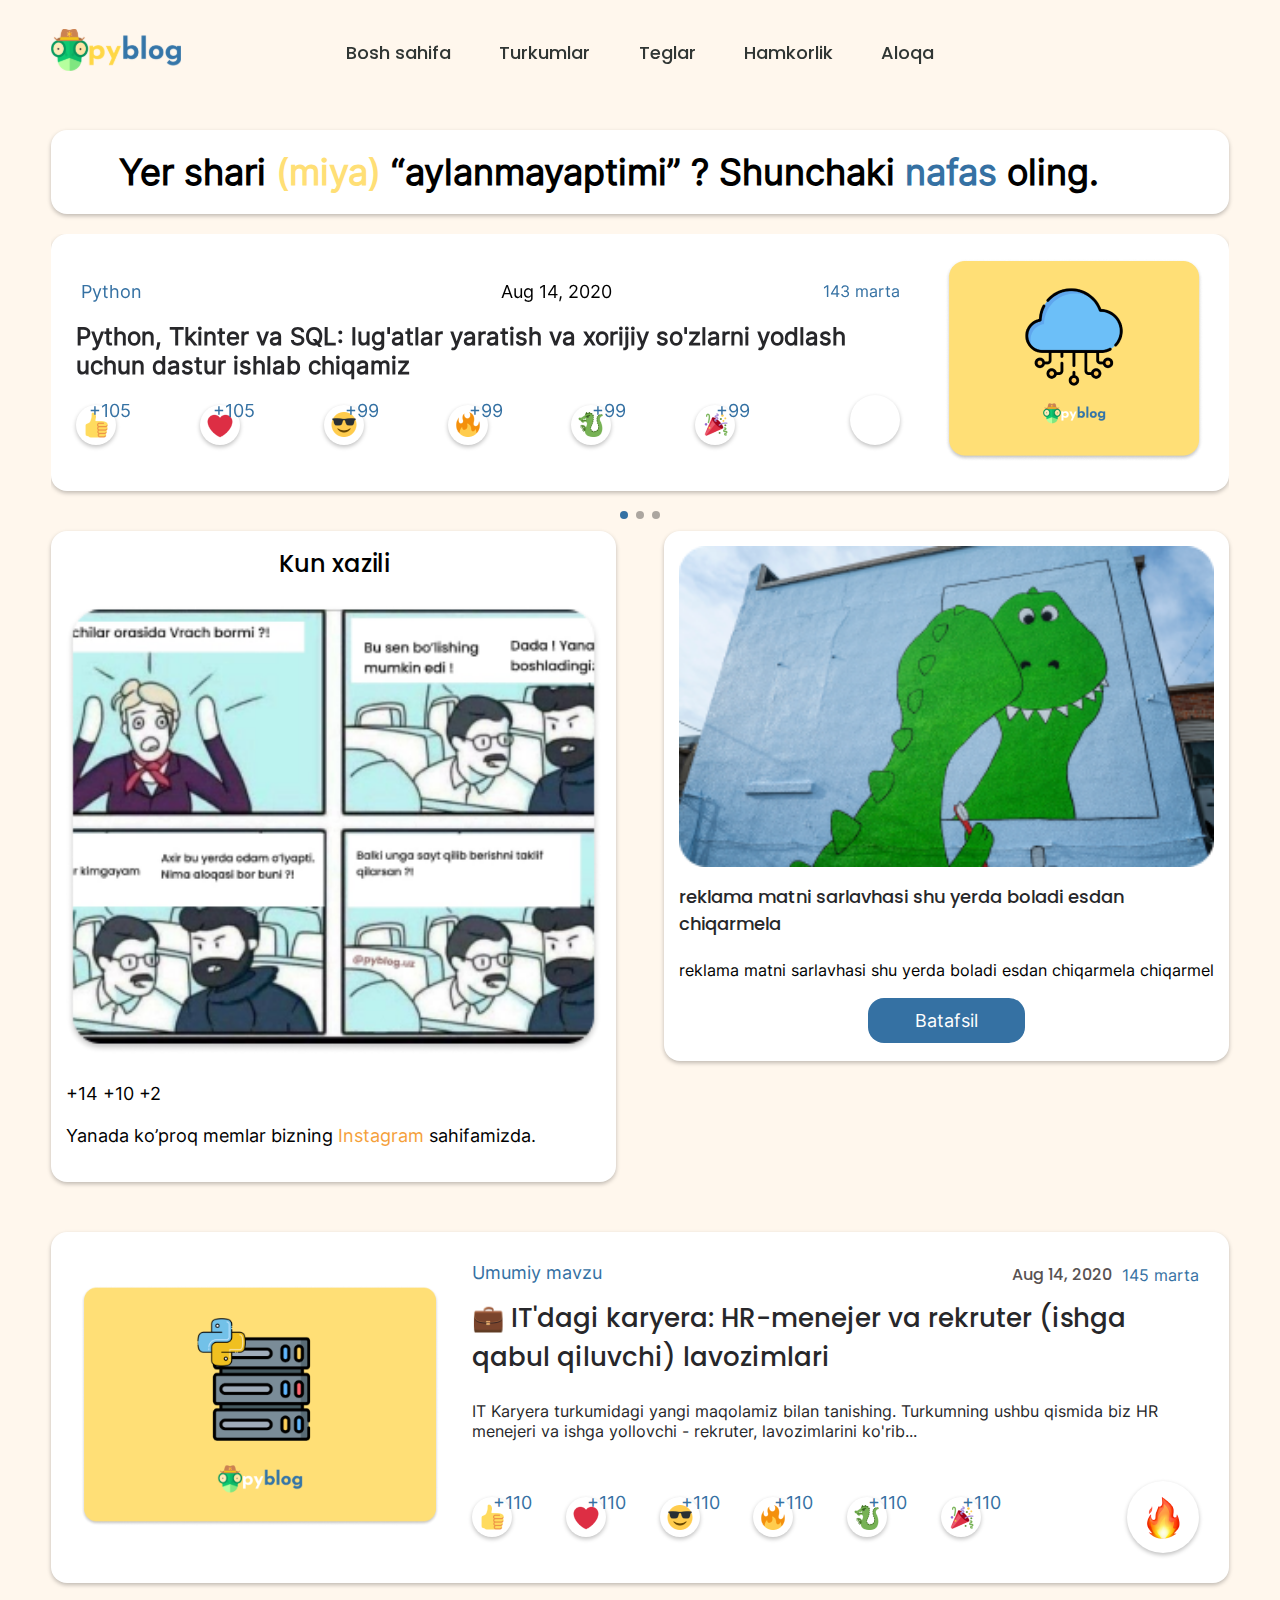
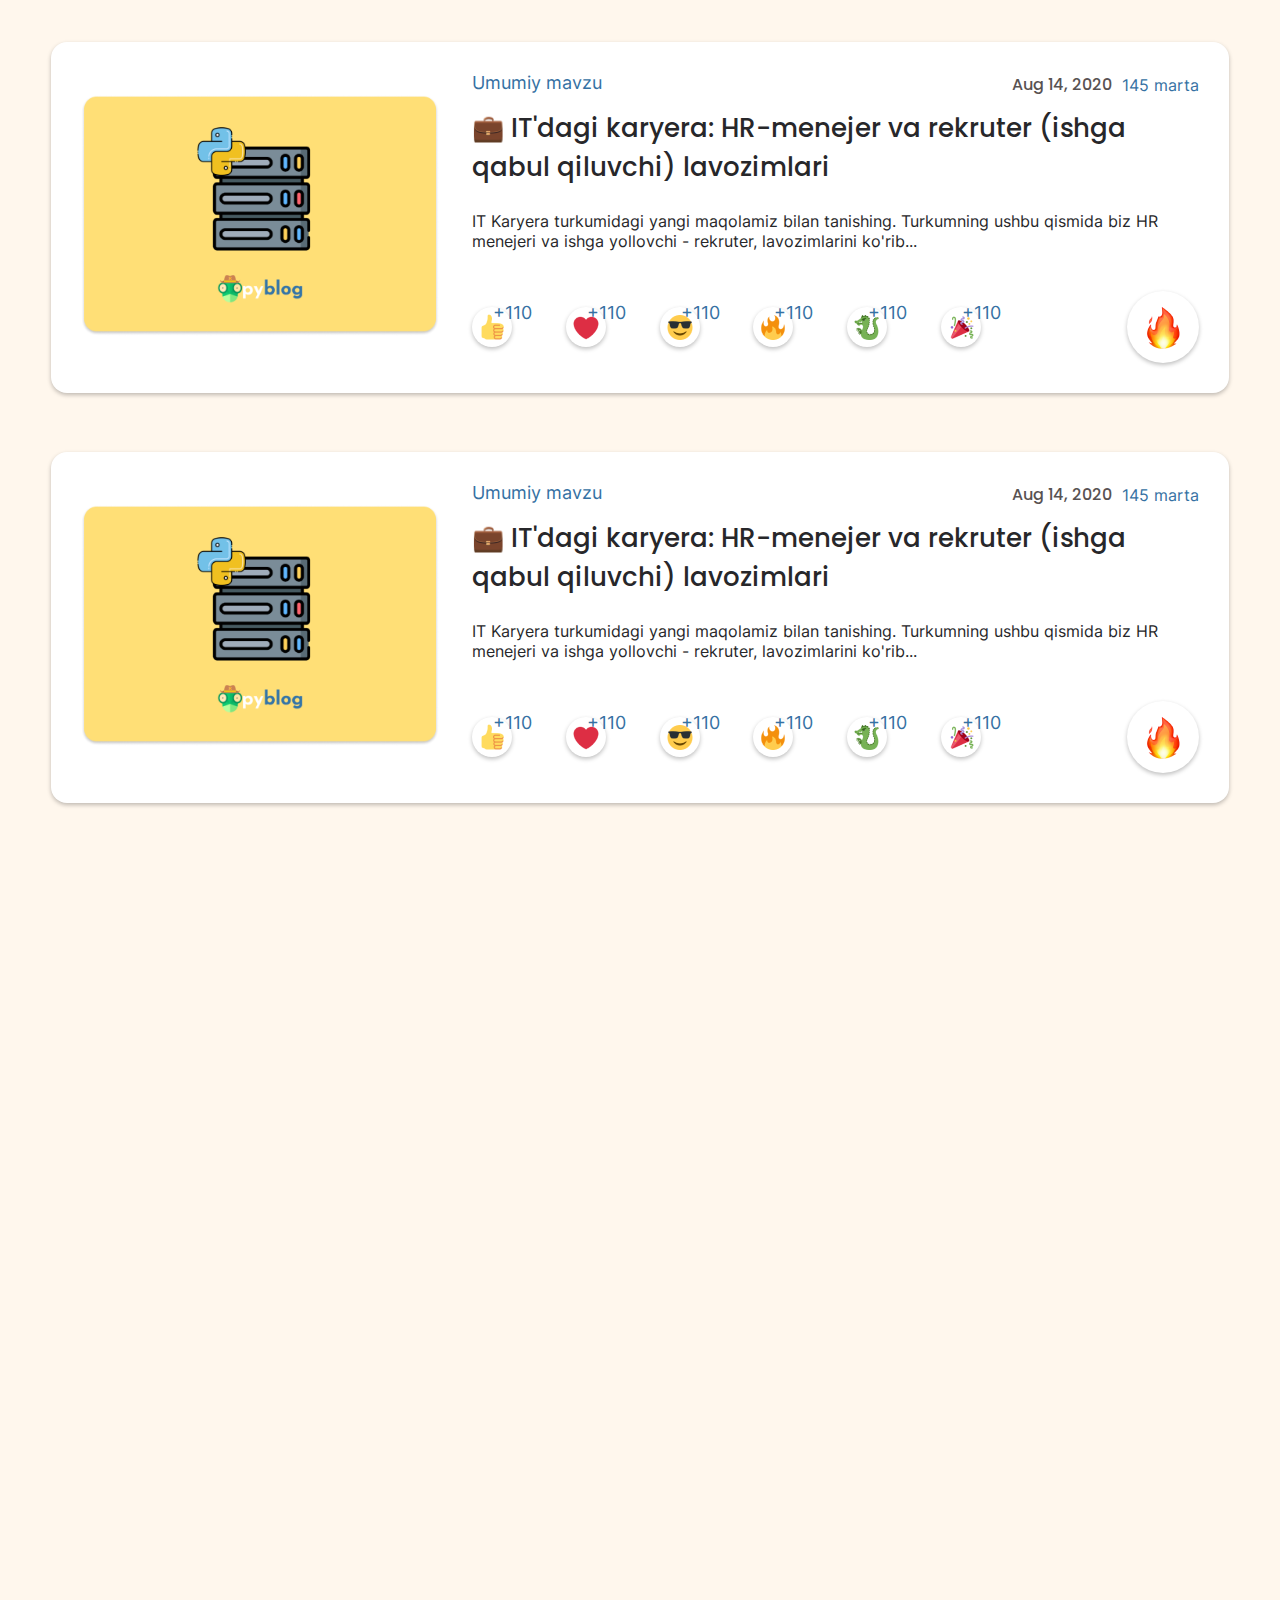
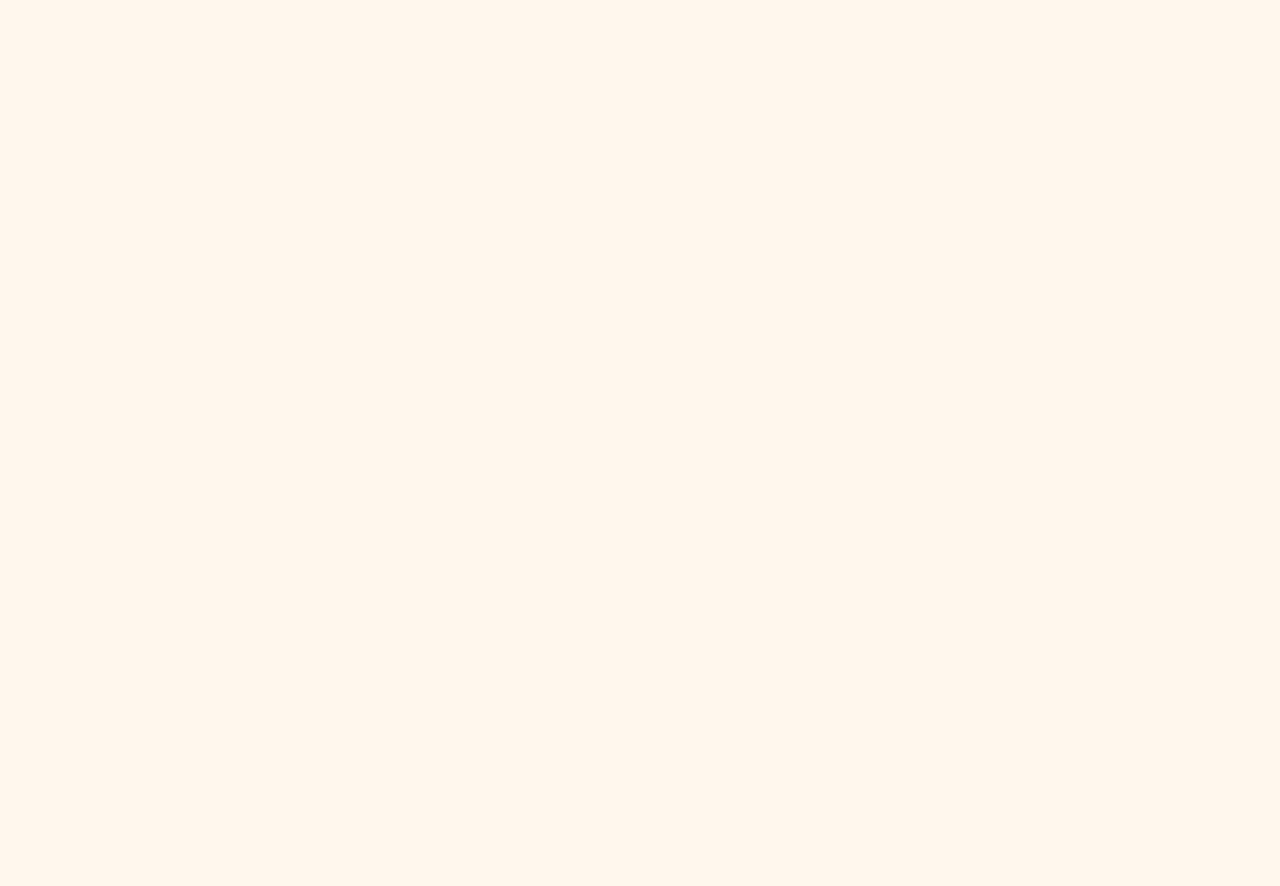
==== post_detail.html @ 8d688927 "Ending home page" ====
<!DOCTYPE html>
<html lang="en">

<head>
    <meta charset="UTF-8">
    <meta http-equiv="X-UA-Compatible" content="IE=edge">
    <meta name="viewport" content="width=device-width, initial-scale=1.0">

    <meta name="description"
        content="pyblog bu Python va dasturlashga oid o’zbek tilidagi blog. Hozirda Python, Javascript, Dasturlash, Veb dasturlash ,Foundation va boshqa turkumlarga va o’nlab teglarga mansub maqolalar saytdan joy olgan.">
    <meta name="keywords"
        content="Dasturlash , Blog, Python , Payton, dasturchi, Javascript, maqola, yangilik, dastur,">
    <meta property="og:title" content="Python va dasturlash blogi">
    <meta property="og:site_name" content="pyblog.uz">
    <meta property="og:url" content="https://pyblog.uz">
    <meta property="og:description"
        content="pyblog.uz bu python va dasturlashga oid o'zbek tilidagi sifatli maqola , tutoriallar berib boruvchi blog hisoblanadi.">
    <meta property="og:type" content="website">
    <meta property="og:image" content="https://pyblog-front-end.netlify.app/assets/image/favicon.png">

    <link rel="shortcut icon" href="./assets/image/favicon.png" type="image/x-icon">
    <link rel="stylesheet" href="./assets/css/style.css">
    <link rel="stylesheet" href="./assets/css/responsive.css">
    <link rel="stylesheet" href="https://site-assets.fontawesome.com/releases/v6.4.0/css/all.css">
    <link rel="stylesheet" href="https://cdn.jsdelivr.net/npm/swiper@9/swiper-bundle.min.css" />

    <title>Pyblog - Python hamda dasturlash blogi</title>
</head>

<body>
    <header>
        <div class="section-wrapp">
            <div class="container">
                <ul class="header_nav_list">
                    <li class="header_nav_item">
                        <a href="#" class="logo">
                            <img src="./assets/image/logo.svg" alt="">
                        </a>
                    </li>
                    <li class="header_nav_item">
                        <ul class="header_navigate_links">
                            <li class="header_link">
                                <a href="#">Bosh sahifa </a>
                            </li>
                            <li class="header_link header_dropdown_category">
                                <p>
                                    Turkumlar
                                    <i class="fa-solid fa-chevron-down"></i>
                                </p>
                            </li>
                            <li class="header_link header_dropdown_tag">
                                <p>
                                    Teglar
                                    <i class="fa-solid fa-chevron-down"></i>
                                </p>
                            </li>
                            <li class="header_link">
                                <a href="#">Hamkorlik</a>
                            </li>
                            <li class="header_link">
                                <a href="#">Aloqa</a>
                            </li>
                        </ul>
                    </li>
                    <li class="header_nav_item">
                        <ul class="header_settings_list">
                            <li class="header_settings_item mobile">
                                <a href="#">
                                    <i class="fa-solid fa-house-chimney"></i>
                                </a>
                            </li>
                            <li class="header_settings_item search">
                                <!-- <form action="">
                                    <input type="text" name="search_q" placeholder="Shu yerga yozasiz...">
                                </form> -->
                                <i class="fa-solid fa-magnifying-glass"></i>
                            </li>
                            <li class="header_settings_item menu mobile">
                                <i class="fa-solid fa-bars"></i>
                            </li>
                            <li class="header_settings_item mode">
                                <i class="fa-solid fa-moon"></i>
                            </li>
                            <li class="header_settings_item">
                                <a href="#">
                                    <i class="fa-solid fa-user"></i>
                                </a>
                                <!-- <div class="auth_opener">
                                    <i class="fa-solid fa-user"></i>
                                </div> -->
                            </li>
                        </ul>

                        <!-- <ul class="header_trending_tags_cats">

                            <li class="header_trending_heading">
                                Ommabop mavzular
                            </li>

                            <li class="header_trending_item">
                                <a href="#">
                                    <i class="fa-brands fa-html5"></i>
                                    HMTML5
                                </a>
                            </li>
                            <li class="header_trending_item">
                                <a href="#">
                                    <i class="fa-brands fa-square-js"></i>
                                    Javascript
                                </a>
                            </li>
                            <li class="header_trending_item">
                                <a href="#">
                                    <i class="fa-brands fa-css3"></i>
                                    CSS3
                                </a>
                            </li>
                            <div class="header_trending_item">
                                <a href="#">
                                    <i class="fa-brands fa-python"></i>
                                    Python
                                </a>
                            </div>
                            <div class="header_trending_item">
                                <a href="#">
                                    <i class="fa-solid fa-mug"></i>
                                    Dasturlash asoslari
                                </a>
                            </div>
                            <div class="header_trending_item">
                                <a href="#">
                                    <i class="fa-solid fa-gears"></i>
                                    Back-end
                                </a>
                            </div>
                            <div class="header_trending_item">
                                <a href="#">
                                    <i class="fa-brands fa-node-js"></i>
                                    NodeJS
                                </a>
                            </div>
                        </ul> -->
                    </li>
                </ul>
            </div>
        </div>
    </header>
    <main>
        <div class="main-hero">
            <div class="section-wrapp">
                <div class="container">
                    <ul class="main-hero_list">
                        <li class="main-hero_item">
                            <ul class="main-instagram_list">
                                <li class="main-instagram_item title">Kun xazili</li>
                                <li class="main-instagram_item img">
                                    <img src="./assets/image/main-hero_jk.png" alt="">
                                </li>
                                <li class="main-instagram_item">
                                    <i class="fa-regular fa-heart"></i>+14
                                    <i class="fa-regular fa-paper-plane"></i>+10
                                    <i class="fa-regular fa-comment"></i>+2
                                </li>
                                <li class="main-instagram_item link">
                                    Yanada ko’proq memlar bizning
                                    <a href="#">
                                        Instagram
                                    </a>
                                    sahifamizda.
                                </li>
                            </ul>
                        </li>
                        <li class="main-hero_item">
                            <h1 class="main-hero_top_block border_shadow">
                                Yer shari <span>
                                    (miya)
                                </span> “aylanmayaptimi” ?
                                Shunchaki <span>
                                    nafas
                                </span> oling.
                            </h1>
                            <div class="swiper">
                                <div class="swiper-wrapper">
                                    <div class="swiper-slide">
                                        <div class="main-hero_slide_block border_shadow">
                                            <ul class="main-hero_slide_list">
                                                <li class="main-hero_slide_item_left">
                                                    <ul class="main-hero_slide_top_info">
                                                        <li class="main-hero_slide_top_item prog_lang">
                                                            <i class="fa-brands fa-python"></i>
                                                            Python
                                                        </li>
                                                        <li class="main-hero_slide_top_item date">
                                                            Aug 14, 2020
                                                        </li>
                                                        <li class="main-hero_slide_top_item views">
                                                            <i class="fa-solid fa-eye"></i>
                                                            143 marta
                                                        </li>
                                                    </ul>
                                                    <h1 class="main-hero_slide_title">
                                                        <a href="#">
                                                            Python, Tkinter va SQL: lug'atlar yaratish va xorijiy
                                                            so'zlarni
                                                            yodlash uchun dastur ishlab chiqamiz
                                                        </a>
                                                    </h1>
                                                    <div class="main-hero_slide_emoji_wrapp">
                                                        <ul class="main-hero_slide_emoji_list">
                                                            <li class="main-hero_slide_emoji_item">
                                                                <img src="./assets/image/thumb-up.png" alt="">
                                                                <span>
                                                                    +105
                                                                </span>
                                                            </li>
                                                            <li class="main-hero_slide_emoji_item">
                                                                <img src="./assets/image/heart.png" alt="">
                                                                <span>
                                                                    +105
                                                                </span>
                                                            </li>
                                                            <li class="main-hero_slide_emoji_item">
                                                                <img src="./assets/image/glasses.png" alt="">
                                                                <span>+99</span>
                                                            </li>
                                                            <li class="main-hero_slide_emoji_item">
                                                                <img src="./assets/image/fire.png" alt="">
                                                                <span>+99</span>
                                                            </li>
                                                            <li class="main-hero_slide_emoji_item">
                                                                <img src="./assets/image/dragon.png" alt="">
                                                                <span>+99</span>
                                                            </li>
                                                            <li class="main-hero_slide_emoji_item">
                                                                <img src="./assets/image/popper.png" alt="">
                                                                <span>+99</span>
                                                            </li>
                                                        </ul>

                                                        <a href="#">
                                                            <i class="fa-solid fa-hand-back-point-right"></i>
                                                        </a>
                                                    </div>
                                                </li>
                                                <li class="main-hero_slide_item_right">
                                                    <img src="./assets/image/hero-slider.png" alt="">
                                                </li>
                                            </ul>
                                        </div>
                                    </div>
                                    <div class="swiper-slide">
                                        <div class="main-hero_slide_block border_shadow">
                                            <ul class="main-hero_slide_list">
                                                <li class="main-hero_slide_item_left">
                                                    <ul class="main-hero_slide_top_info">
                                                        <li class="main-hero_slide_top_item prog_lang">
                                                            <i class="fa-brands fa-python"></i>
                                                            Python
                                                        </li>
                                                        <li class="main-hero_slide_top_item date">
                                                            Aug 14, 2020
                                                        </li>
                                                        <li class="main-hero_slide_top_item views">
                                                            <i class="fa-solid fa-eye"></i>
                                                            143 marta
                                                        </li>
                                                    </ul>
                                                    <h1 class="main-hero_slide_title">
                                                        <a href="#">
                                                            Python, Tkinter va SQL: lug'atlar yaratish va xorijiy
                                                            so'zlarni
                                                            yodlash uchun dastur ishlab chiqamiz
                                                        </a>
                                                    </h1>
                                                    <div class="main-hero_slide_emoji_wrapp">
                                                        <ul class="main-hero_slide_emoji_list">
                                                            <li class="main-hero_slide_emoji_item">
                                                                <img src="./assets/image/thumb-up.png" alt="">
                                                                <span>
                                                                    +105
                                                                </span>
                                                            </li>
                                                            <li class="main-hero_slide_emoji_item">
                                                                <img src="./assets/image/heart.png" alt="">
                                                                <span>
                                                                    +105
                                                                </span>
                                                            </li>
                                                            <li class="main-hero_slide_emoji_item">
                                                                <img src="./assets/image/glasses.png" alt="">
                                                                <span>+99</span>
                                                            </li>
                                                            <li class="main-hero_slide_emoji_item">
                                                                <img src="./assets/image/fire.png" alt="">
                                                                <span>+99</span>
                                                            </li>
                                                            <li class="main-hero_slide_emoji_item">
                                                                <img src="./assets/image/dragon.png" alt="">
                                                                <span>+99</span>
                                                            </li>
                                                            <li class="main-hero_slide_emoji_item">
                                                                <img src="./assets/image/popper.png" alt="">
                                                                <span>+99</span>
                                                            </li>
                                                        </ul>

                                                        <a href="#">
                                                            <i class="fa-solid fa-hand-back-point-right"></i>
                                                        </a>
                                                    </div>
                                                </li>
                                                <li class="main-hero_slide_item_right">
                                                    <img src="./assets/image/hero-slider.png" alt="">
                                                </li>
                                            </ul>
                                        </div>
                                    </div>
                                    <div class="swiper-slide">
                                        <div class="main-hero_slide_block border_shadow">
                                            <ul class="main-hero_slide_list">
                                                <li class="main-hero_slide_item_left">
                                                    <ul class="main-hero_slide_top_info">
                                                        <li class="main-hero_slide_top_item prog_lang">
                                                            <i class="fa-brands fa-python"></i>
                                                            Python
                                                        </li>
                                                        <li class="main-hero_slide_top_item date">
                                                            Aug 14, 2020
                                                        </li>
                                                        <li class="main-hero_slide_top_item views">
                                                            <i class="fa-solid fa-eye"></i>
                                                            143 marta
                                                        </li>
                                                    </ul>
                                                    <h1 class="main-hero_slide_title">
                                                        <a href="#">
                                                            Python, Tkinter va SQL:
                                                            lug'atlar yaratish va
                                                            xorijiy
                                                            so'zlarni
                                                            yodlash uchun dastur
                                                            ishlab chiqamiz
                                                        </a>
                                                    </h1>
                                                    <div class="main-hero_slide_emoji_wrapp">
                                                        <ul class="main-hero_slide_emoji_list">
                                                            <li class="main-hero_slide_emoji_item">
                                                                <img src="./assets/image/thumb-up.png" alt="">
                                                                <span>
                                                                    +105
                                                                </span>
                                                            </li>
                                                            <li class="main-hero_slide_emoji_item">
                                                                <img src="./assets/image/heart.png" alt="">
                                                                <span>
                                                                    +105
                                                                </span>
                                                            </li>
                                                            <li class="main-hero_slide_emoji_item">
                                                                <img src="./assets/image/glasses.png" alt="">
                                                                <span>+99</span>
                                                            </li>
                                                            <li class="main-hero_slide_emoji_item">
                                                                <img src="./assets/image/fire.png" alt="">
                                                                <span>+99</span>
                                                            </li>
                                                            <li class="main-hero_slide_emoji_item">
                                                                <img src="./assets/image/dragon.png" alt="">
                                                                <span>+99</span>
                                                            </li>
                                                            <li class="main-hero_slide_emoji_item">
                                                                <img src="./assets/image/popper.png" alt="">
                                                                <span>+99</span>
                                                            </li>
                                                        </ul>

                                                        <a href="#">
                                                            <i class="fa-solid fa-hand-back-point-right"></i>
                                                        </a>
                                                    </div>
                                                </li>
                                                <li class="main-hero_slide_item_right">
                                                    <img src="./assets/image/hero-slider.png" alt="">
                                                </li>
                                            </ul>
                                        </div>
                                    </div>
                                </div>
                                <div class="swiper-pagination"></div>
                                <div class="swiper-button-prev">
                                    <i class="fa-solid fa-circle-chevron-left"></i>
                                </div>
                                <div class="swiper-button-next">
                                    <i class="fa-solid fa-circle-chevron-right"></i>
                                </div>
                            </div>
                        </li>
                        <li class="main-hero_item advertise border_shadow">
                            <ul class="main-advertise_list">
                                <li class="main-advertise_item img">
                                    <img src="./assets/image/advertisement.png" alt="">
                                </li>
                                <li class="main-advertise_item title">
                                    reklama matni sarlavhasi shu yerda boladi esdan chiqarmela
                                </li>
                                <li class="main-advertise_item description">
                                    reklama matni sarlavhasi shu yerda boladi esdan chiqarmela chiqarmel
                                </li>
                                <li class="main-advertise_item link">
                                    <a href="#" role="button">
                                        Batafsil
                                    </a>
                                </li>
                            </ul>
                        </li>
                    </ul>
                </div>
            </div>
        </div>
        <div class="main-posts">
            <div class="section-wrapp">
                <div class="container">
                    <div class="main-posts_wrapper">
                        <div class="main-posts_sidebar">
                            <div class="main-posts_sidebar_filter">
                                <form action="">
                                    <!-- Filter starts -->
                                    <div class="main-posts_filter_wrapper">
                                        <ul class="main-posts_sidebar_header">
                                            <li class="main-posts_sidebar_item title">
                                                Saralash
                                            </li>
                                            <li class="main-posts_sidebar_item icon">
                                                <i class="fa-solid fa-sliders"></i>
                                            </li>
                                        </ul>

                                        <!-- bu yerga class selected qoshish kerak onclick bolganida -->
                                        <ul class="main-posts_sort_list_opener">
                                            <li class="main-posts_sort_item_opener">
                                                <i class="fa-solid fa-layer-group"></i>
                                                Turkumlar
                                            </li>
                                            <li class="main-posts_sort_item_opener">
                                                <i class="fa-solid fa-circle-chevron-down"></i>
                                            </li>
                                        </ul>
                                        <!-- Bu Yerda Turkumlar bor ularni vue orqali chiqarib olasiz onclick bolganida SELECTED degan class qoshib qoyasiz -->
                                        <ul class="main-posts_sort">
                                            <li class="main-posts_sort_item">

                                                <label for="python">
                                                    <i class="fa-brands fa-python"></i>
                                                    Python</label>
                                                <input type="checkbox" name="python" id="python">
                                            </li>
                                            <li class="main-posts_sort_item">
                                                <label for="javascript">
                                                    <i class="fa-brands fa-square-js"></i>
                                                    Javascript</label>
                                                <input type="checkbox" name="javascript" id="javascript">
                                            </li>
                                            <li class="main-posts_sort_item">
                                                <label for="HTML">
                                                    <i class="fa-brands fa-html5"></i>
                                                    HTML</label>
                                                <input type="checkbox" name="HTML" id="HTML">
                                            </li>
                                            <li class="main-posts_sort_item">
                                                <label for="CSS">
                                                    <i class="fa-brands fa-css3-alt"></i>
                                                    CSS</label>
                                                <input type="checkbox" name="CSS" id="CSS">
                                            </li>
                                            <li class="main-posts_sort_item">
                                                <label for="dasturlash">
                                                    <i class="fa-solid fa-terminal"></i>
                                                    Dasturlash</label>
                                                <input type="checkbox" name="dasturlash" id="dasturlash">
                                            </li>
                                        </ul>

                                        <!-- bu yerga class selected qoshish kerak onclick bolganida -->
                                        <ul class="main-posts_sort_list_opener">
                                            <li class="main-posts_sort_item_opener">
                                                <i class="fa-solid fa-tags"></i>
                                                Teglar
                                            </li>
                                            <li class="main-posts_sort_item_opener">
                                                <i class="fa-solid fa-circle-chevron-down"></i>
                                            </li>
                                        </ul>
                                        <!-- Bu Yerda filter bor ularni vue orqali chiqarib olasiz onclick bolganida SELECTED degan class qoshib qoyasiz -->
                                        <ul class="main-posts_sort">
                                            <li class="main-posts_sort_item">

                                                <label for="python">
                                                    <i class="fa-brands fa-python"></i>
                                                    Python</label>
                                                <input type="checkbox" name="python" id="python">
                                            </li>
                                            <li class="main-posts_sort_item">
                                                <label for="javascript">
                                                    <i class="fa-brands fa-square-js"></i>
                                                    Javascript</label>
                                                <input type="checkbox" name="javascript" id="javascript">
                                            </li>
                                            <li class="main-posts_sort_item">
                                                <label for="HTML">
                                                    <i class="fa-brands fa-html5"></i>
                                                    HTML</label>
                                                <input type="checkbox" name="HTML" id="HTML">
                                            </li>
                                            <li class="main-posts_sort_item">
                                                <label for="CSS">
                                                    <i class="fa-brands fa-css3-alt"></i>
                                                    CSS</label>
                                                <input type="checkbox" name="CSS" id="CSS">
                                            </li>
                                            <li class="main-posts_sort_item">
                                                <label for="dasturlash">
                                                    <i class="fa-solid fa-terminal"></i>
                                                    Dasturlash</label>
                                                <input type="checkbox" name="dasturlash" id="dasturlash">
                                            </li>
                                        </ul>

                                        <!-- bu yerga class selected qoshish kerak onclick bolganida -->
                                        <ul class="main-posts_sort_list_opener">
                                            <li class="main-posts_sort_item_opener">
                                                <i class="fa-regular fa-calendar-days"></i>
                                                Sana va vaqt bo’yicha
                                            </li>
                                            <li class="main-posts_sort_item_opener">
                                                <i class="fa-solid fa-circle-chevron-down"></i>
                                            </li>
                                        </ul>

                                        <!-- Bu Yerda Turkumlar bor ularni vue orqali chiqarib olasiz onclick bolganida SELECTED degan class qoshib qoyasiz -->
                                        <ul class="main-posts_sort">
                                            <li class="main-posts_sort_item">

                                                <label for="python">
                                                    <i class="fa-brands fa-python"></i>
                                                    Python</label>
                                                <input type="checkbox" name="python" id="python">
                                            </li>
                                            <li class="main-posts_sort_item">
                                                <label for="javascript">
                                                    <i class="fa-brands fa-square-js"></i>
                                                    Javascript</label>
                                                <input type="checkbox" name="javascript" id="javascript">
                                            </li>
                                            <li class="main-posts_sort_item">
                                                <label for="HTML">
                                                    <i class="fa-brands fa-html5"></i>
                                                    HTML</label>
                                                <input type="checkbox" name="HTML" id="HTML">
                                            </li>
                                            <li class="main-posts_sort_item">
                                                <label for="CSS">
                                                    <i class="fa-brands fa-css3-alt"></i>
                                                    CSS</label>
                                                <input type="checkbox" name="CSS" id="CSS">
                                            </li>
                                            <li class="main-posts_sort_item">
                                                <label for="dasturlash">
                                                    <i class="fa-solid fa-terminal"></i>
                                                    Dasturlash</label>
                                                <input type="checkbox" name="dasturlash" id="dasturlash">
                                            </li>
                                        </ul>

                                        <!-- bu yerga class selected qoshish kerak onclick bolganida -->
                                        <ul class="main-posts_sort_list_opener">
                                            <li class="main-posts_sort_item_opener">
                                                <i class="fa-solid fa-book-open"></i>
                                                Ko’p o’qilgan maqolalar
                                            </li>
                                            <li class="main-posts_sort_item_opener">
                                                <i class="fa-solid fa-circle-chevron-down"></i>
                                            </li>
                                        </ul>

                                        <!-- Bu Yerda Turkumlar bor ularni vue orqali chiqarib olasiz onclick bolganida SELECTED degan class qoshib qoyasiz -->
                                        <ul class="main-posts_sort">
                                            <li class="main-posts_sort_item">

                                                <label for="python">
                                                    <i class="fa-brands fa-python"></i>
                                                    Python</label>
                                                <input type="checkbox" name="python" id="python">
                                            </li>
                                            <li class="main-posts_sort_item">
                                                <label for="javascript">
                                                    <i class="fa-brands fa-square-js"></i>
                                                    Javascript</label>
                                                <input type="checkbox" name="javascript" id="javascript">
                                            </li>
                                            <li class="main-posts_sort_item">
                                                <label for="HTML">
                                                    <i class="fa-brands fa-html5"></i>
                                                    HTML</label>
                                                <input type="checkbox" name="HTML" id="HTML">
                                            </li>
                                            <li class="main-posts_sort_item">
                                                <label for="CSS">
                                                    <i class="fa-brands fa-css3-alt"></i>
                                                    CSS</label>
                                                <input type="checkbox" name="CSS" id="CSS">
                                            </li>
                                            <li class="main-posts_sort_item">
                                                <label for="dasturlash">
                                                    <i class="fa-solid fa-terminal"></i>
                                                    Dasturlash</label>
                                                <input type="checkbox" name="dasturlash" id="dasturlash">
                                            </li>
                                        </ul>
                                    </div>
                                    <!-- Filter ends -->

                                    <!-- Category starts -->
                                    <div class="main-posts_filter_wrapper">
                                        <ul class="main-posts_sidebar_header">
                                            <li class="main-posts_sidebar_item title">
                                                Turkumlar
                                            </li>
                                            <li class="main-posts_sidebar_item icon">
                                                <i class="fa-solid fa-layer-group"></i>
                                            </li>
                                        </ul>
                                        <ul class="main-posts_sort_tag">
                                            <li class="main-posts_sort_item">
                                                <a href="#">
                                                    <i class="fa-brands fa-python"></i>
                                                    Python
                                                </a>
                                            </li>
                                            <li class="main-posts_sort_item">
                                                <a href="#">
                                                    <i class="fa-brands fa-square-js"></i>
                                                    Javascript
                                                </a>
                                            </li>
                                            <li class="main-posts_sort_item">
                                                <a href="#">
                                                    <i class="fa-brands fa-html5"></i>
                                                    HTML
                                                </a>
                                            </li>
                                            <li class="main-posts_sort_item">
                                                <a href="#">
                                                    <i class="fa-brands fa-css3-alt"></i>
                                                    CSS
                                                </a>
                                            </li>
                                            <li class="main-posts_sort_item">
                                                <a href="#">
                                                    <i class="fa-solid fa-terminal"></i>
                                                    Dasturlash
                                                </a>
                                            </li>
                                        </ul>
                                    </div>
                                    <!-- Category ends -->

                                    <!-- Tags starts -->
                                    <div class="main-posts_filter_wrapper">
                                        <ul class="main-posts_sidebar_header">
                                            <li class="main-posts_sidebar_item title">
                                                Foydali teglar
                                            </li>
                                            <li class="main-posts_sidebar_item icon">
                                                <i class="fa-solid fa-tags"></i>
                                            </li>
                                        </ul>
                                        <ul class="main-posts_tag_list">
                                            <li class="main-posts_tag_item">
                                                <a href="#">
                                                    <i class="fa-brands fa-html5"></i>
                                                    HTML5
                                                </a>
                                            </li>
                                            <li class="main-posts_tag_item">
                                                <a href="#">
                                                    <i class="fa-brands fa-square-js"></i>
                                                    Javascript
                                                </a>
                                            </li>
                                            <li class="main-posts_tag_item">
                                                <a href="#">
                                                    <i class="fa-brands fa-css3"></i>
                                                    CSS3
                                                </a>
                                            </li>
                                            <li class="main-posts_tag_item">
                                                <a href="#">
                                                    <i class="fab fa-python"></i>
                                                    Python
                                                </a>
                                            </li>
                                            <li class="main-posts_tag_item">
                                                <a href="#">
                                                    <i class="fa-solid fa-gears"></i>
                                                    Back-end
                                                </a>
                                            </li>
                                            <li class="main-posts_tag_item">
                                                <a href="#">
                                                    <i class="fa-solid fa-mug-saucer"></i>
                                                    Dasturlash
                                                </a>
                                            </li>
                                        </ul>
                                    </div>
                                    <!-- Tags ends -->

                                    <!-- Advertisement starts -->
                                    <div class="main-posts_advertise_wrapper">
                                        <img src="./assets/image/advertisement.png" alt="">
                                        <h1>reklama matni sarlavhasi shu yerda boladi esdan chiqarmela</h1>
                                        <p>reklama matni sarlavhasi shu yerda boladi esdan chiqarmela chiqarmel</p>
                                        <a href="#" role="button">Batafsil</a>
                                    </div>
                                    <!-- Advertisement ends -->

                                    <!-- Users starts -->
                                    <div class="main-posts_filter_wrapper">
                                        <ul class="main-posts_sidebar_header">
                                            <li class="main-posts_sidebar_item title">
                                                Foydalanuvchilar
                                            </li>
                                            <li class="main-posts_sidebar_item icon">
                                                <i class="fa-solid fa-users"></i>
                                            </li>
                                        </ul>

                                        <!-- Top User starts -->
                                        <ul class="main-user_info_list">
                                            <li class="main-user_info_item">
                                                <img src="./assets/image/main-user.png" alt="">
                                                <div class="main-user_info_wrapper">
                                                    <h1>
                                                        <a href="#">
                                                            Palonchi
                                                            Pismadonchi
                                                        </a>
                                                    </h1>
                                                    <a href="#">
                                                        <i class="fa-solid fa-user-plus"></i>
                                                        Obuna bo’lish
                                                    </a>
                                                </div>
                                            </li>
                                            <li class="main-user_info_item">
                                                <img src="./assets/image/award-1.png" alt="">
                                            </li>
                                        </ul>
                                        <!-- Top User Ends -->

                                        <!-- Top User starts -->
                                        <ul class="main-user_info_list">
                                            <li class="main-user_info_item">
                                                <img src="./assets/image/main-user.png" alt="">
                                                <div class="main-user_info_wrapper">
                                                    <h1>
                                                        <a href="#">
                                                            Palonchi
                                                            Pismadonchi
                                                        </a>
                                                    </h1>
                                                    <a href="#">
                                                        <i class="fa-solid fa-user-plus"></i>
                                                        Obuna bo’lish
                                                    </a>
                                                </div>
                                            </li>
                                            <li class="main-user_info_item">
                                                <img src="./assets/image/award-2.png" alt="">
                                            </li>
                                        </ul>
                                        <!-- Top User Ends -->


                                        <!-- Top User starts -->
                                        <ul class="main-user_info_list">
                                            <li class="main-user_info_item">
                                                <img src="./assets/image/main-user.png" alt="">
                                                <div class="main-user_info_wrapper">
                                                    <h1>
                                                        <a href="#">
                                                            Palonchi
                                                            Pismadonchi
                                                        </a>
                                                    </h1>
                                                    <a href="#">
                                                        <i class="fa-solid fa-user-plus"></i>
                                                        Obuna bo’lish
                                                    </a>
                                                </div>
                                            </li>
                                            <li class="main-user_info_item">
                                                <img src="./assets/image/award-3.png" alt="">
                                            </li>
                                        </ul>
                                        <!-- Top User Ends -->

                                        <!-- Default User starts -->
                                        <ul class="main-user_info_list">
                                            <li class="main-user_info_item">
                                                <img src="./assets/image/main-user.png" alt="">
                                                <div class="main-user_info_wrapper">
                                                    <h1>
                                                        <a href="#">
                                                            Palonchi Pismadonchi
                                                        </a>
                                                    </h1>
                                                    <a href="#">
                                                        <i class="fa-solid fa-user-plus"></i>
                                                        Obuna bo’lish
                                                    </a>
                                                </div>
                                            </li>
                                        </ul>
                                        <!-- Default User Ends -->
                                    </div>
                                    <!-- Users ends -->

                                    <div class="main-tg_channel_qr_code">
                                        <img src="./assets/image/qr_code.png" alt="">
                                    </div>
                                </form>
                            </div>
                        </div>

                        <ul class="main-posts_list">
                            <li class="main-posts_item border_shadow">
                                <a href="#" class="main-posts_img_wrapper">
                                    <img class="main-posts_item_img" src="./assets/image/main-posts.png" alt="">
                                </a>

                                <ul class="main-post_info_list">
                                    <li class="main-post_info_item">
                                        <ul class="main-post_top_info">
                                            <li class="main-post_top_item prog_lang">
                                                <i class="fa-solid fa-mug-saucer"></i>
                                                Umumiy mavzu
                                            </li>
                                            <li>
                                                <ul class="main-posts_top_list">
                                                    <li class="main-post_top_item date">
                                                        Aug 14, 2020
                                                    </li>
                                                    <li class="main-post_top_item views">
                                                        <i class="fa-solid fa-eye"></i>
                                                        145 marta
                                                    </li>
                                                </ul>
                                            </li>
                                        </ul>
                                    </li>
                                    <li class="main-post_info_item title">
                                        <a href="#">
                                            💼 IT'dagi karyera: HR-menejer va rekruter (ishga qabul qiluvchi)
                                            lavozimlari
                                        </a>
                                    </li>
                                    <li class="main-post_info_item description">
                                        IT Karyera turkumidagi yangi maqolamiz bilan tanishing. Turkumning ushbu qismida
                                        biz HR menejeri va ishga yollovchi - rekruter, lavozimlarini ko'rib...
                                    </li>
                                    <li class="main-post_info_item emoji_wrapp">
                                        <ul class="main-post_info_emoji_list">
                                            <li class="main-post_info_emoji_item">
                                                <img src="./assets/image/thumb-up.png" alt="">
                                                <span>+110</span>
                                            </li>
                                            <li class="main-post_info_emoji_item">
                                                <img src="./assets/image/heart.png" alt="">
                                                <span>+110</span>
                                            </li>
                                            <li class="main-post_info_emoji_item">
                                                <img src="./assets/image/glasses.png" alt="">
                                                <span>+110</span>
                                            </li>
                                            <li class="main-post_info_emoji_item">
                                                <img src="./assets/image/fire.png" alt="">
                                                <span>+110</span>
                                            </li>
                                            <li class="main-post_info_emoji_item">
                                                <img src="./assets/image/dragon.png" alt="">
                                                <span>+110</span>
                                            </li>
                                            <li class="main-post_info_emoji_item">
                                                <img src="./assets/image/popper.png" alt="">
                                                <span>+110</span>
                                            </li>
                                        </ul>

                                        <span class="main-post_info_flame">
                                            <img src="./assets/image/flame.png" alt="">
                                        </span>
                                    </li>
                                </ul>
                            </li>

                            <li class="main-posts_item border_shadow">
                                <a href="#" class="main-posts_img_wrapper">
                                    <img class="main-posts_item_img" src="./assets/image/main-posts.png" alt="">
                                </a>
                                <ul class="main-post_info_list">
                                    <li class="main-post_info_item">
                                        <ul class="main-post_top_info">
                                            <li class="main-post_top_item prog_lang">
                                                <i class="fa-solid fa-mug-saucer"></i>
                                                Umumiy mavzu
                                            </li>
                                            <li>
                                                <ul class="main-posts_top_list">
                                                    <li class="main-post_top_item date">
                                                        Aug 14, 2020
                                                    </li>
                                                    <li class="main-post_top_item views">
                                                        <i class="fa-solid fa-eye"></i>
                                                        145 marta
                                                    </li>
                                                </ul>
                                            </li>
                                        </ul>
                                    </li>
                                    <li class="main-post_info_item title">
                                        <a href="#">
                                            💼 IT'dagi karyera: HR-menejer va rekruter
                                            (ishga qabul qiluvchi)
                                            lavozimlari
                                        </a>
                                    </li>
                                    <li class="main-post_info_item description">
                                        IT Karyera turkumidagi yangi maqolamiz bilan
                                        tanishing. Turkumning ushbu qismida
                                        biz HR menejeri va ishga yollovchi - rekruter,
                                        lavozimlarini ko'rib...
                                    </li>
                                    <li class="main-post_info_item emoji_wrapp">
                                        <ul class="main-post_info_emoji_list">
                                            <li class="main-post_info_emoji_item">
                                                <img src="./assets/image/thumb-up.png" alt="">
                                                <span>+110</span>
                                            </li>
                                            <li class="main-post_info_emoji_item">
                                                <img src="./assets/image/heart.png" alt="">
                                                <span>+110</span>
                                            </li>
                                            <li class="main-post_info_emoji_item">
                                                <img src="./assets/image/glasses.png" alt="">
                                                <span>+110</span>
                                            </li>
                                            <li class="main-post_info_emoji_item">
                                                <img src="./assets/image/fire.png" alt="">
                                                <span>+110</span>
                                            </li>
                                            <li class="main-post_info_emoji_item">
                                                <img src="./assets/image/dragon.png" alt="">
                                                <span>+110</span>
                                            </li>
                                            <li class="main-post_info_emoji_item">
                                                <img src="./assets/image/popper.png" alt="">
                                                <span>+110</span>
                                            </li>
                                        </ul>

                                        <span class="main-post_info_flame">
                                            <img src="./assets/image/flame.png" alt="">
                                        </span>
                                    </li>
                                </ul>
                            </li>

                            <li class="main-posts_item border_shadow">
                                <a href="#" class="main-posts_img_wrapper">
                                    <img class="main-posts_item_img" src="./assets/image/main-posts.png" alt="">
                                </a>
                                <ul class="main-post_info_list">
                                    <li class="main-post_info_item">
                                        <ul class="main-post_top_info">
                                            <li class="main-post_top_item prog_lang">
                                                <i class="fa-solid fa-mug-saucer"></i>
                                                Umumiy mavzu
                                            </li>
                                            <li>
                                                <ul class="main-posts_top_list">
                                                    <li class="main-post_top_item date">
                                                        Aug 14, 2020
                                                    </li>
                                                    <li class="main-post_top_item views">
                                                        <i class="fa-solid fa-eye"></i>
                                                        145 marta
                                                    </li>
                                                </ul>
                                            </li>
                                        </ul>
                                    </li>
                                    <li class="main-post_info_item title">
                                        <a href="#">
                                            💼 IT'dagi karyera: HR-menejer va rekruter
                                            (ishga qabul qiluvchi)
                                            lavozimlari
                                        </a>
                                    </li>
                                    <li class="main-post_info_item description">
                                        IT Karyera turkumidagi yangi maqolamiz bilan
                                        tanishing. Turkumning ushbu qismida
                                        biz HR menejeri va ishga yollovchi - rekruter,
                                        lavozimlarini ko'rib...
                                    </li>
                                    <li class="main-post_info_item emoji_wrapp">
                                        <ul class="main-post_info_emoji_list">
                                            <li class="main-post_info_emoji_item">
                                                <img src="./assets/image/thumb-up.png" alt="">
                                                <span>+110</span>
                                            </li>
                                            <li class="main-post_info_emoji_item">
                                                <img src="./assets/image/heart.png" alt="">
                                                <span>+110</span>
                                            </li>
                                            <li class="main-post_info_emoji_item">
                                                <img src="./assets/image/glasses.png" alt="">
                                                <span>+110</span>
                                            </li>
                                            <li class="main-post_info_emoji_item">
                                                <img src="./assets/image/fire.png" alt="">
                                                <span>+110</span>
                                            </li>
                                            <li class="main-post_info_emoji_item">
                                                <img src="./assets/image/dragon.png" alt="">
                                                <span>+110</span>
                                            </li>
                                            <li class="main-post_info_emoji_item">
                                                <img src="./assets/image/popper.png" alt="">
                                                <span>+110</span>
                                            </li>
                                        </ul>

                                        <span class="main-post_info_flame">
                                            <img src="./assets/image/flame.png" alt="">
                                        </span>
                                    </li>
                                </ul>
                            </li>
                        </ul>
                    </div>
                </div>
            </div>
        </div>
    </main>
    <br><br><br><br><br>
    <br><br><br><br><br>
    <br><br><br><br><br>
    <br><br><br><br><br>
    <br><br><br><br><br>
    <br><br><br><br><br>
    <br><br><br><br><br>
    <br><br><br><br><br>
    <br><br><br><br><br>
    <br><br><br><br><br>
    <br><br><br><br><br>
    <br><br><br><br><br>
    <br><br><br><br><br>
    <br><br><br><br><br>
    <br><br><br><br><br>
    <br><br><br><br><br>

    <script src="https://cdn.jsdelivr.net/npm/swiper@9/swiper-bundle.min.js"></script>
    <script src="./assets/js/swiper.js"></script>
    <script src="./assets/js/main.js"></script>
</body>

</html>
---- assets/css/style.css ----
@font-face {
    font-family: 'Inter M';
    src: url('../fonts/Inter-Medium.ttf');
}

@font-face {
    font-family: 'Inter R';
    src: url('../fonts/Inter-Regular.ttf');
}

@font-face {
    font-family: 'Inter S';
    src: url('../fonts/Inter-SemiBold.ttf');
}

@font-face {
    font-family: 'Poppins M';
    src: url('../fonts/Poppins-Medium.ttf');
}

@font-face {
    font-family: 'Poppins R';
    src: url('../fonts/Poppins-Regular.ttf');
}

:root {
    /* Colors */
    --color-white: #FFFFFF;
    --color-black: #000000;
    --color-light-gray-bg: #DFE0E2;
    --color-dark: #27272A;
    --color-light-text-mode: #303634;
    --color-dark-mode-text: #FDE68A;
    --color-dark-mode-yellow: #FDE68A;
    --color-blue: #3571A3;
    --color-yellow: #FFDF76;
    --color-light-mode-blue: #297D98;
    --color-light-mode-yellow: #FDE68A;
    --color-black-opacitied: #00000053;
    --color-logo-orange: #E9CD68;
    --color-logo-blue: #297D98;
    --color-logo-dark: #303634;
    --color-subtext: #585252;
    --color-light-bg: #FFF7ED;
    --local-box-shadow: 0px 2px 4px rgba(0, 0, 0, 0.25);

    /* Text Sizes */
    --size-text-small: 14px;
    --size-text: 16px;
    --size-text-average: 18px;
    --size-text-big: 20px;
    --size-text-large: 24px;

    /* Heading Sizes */
    --size-heading-small: 26px;
    --size-heading: 30px;
    --size-heading-big: 36px;
}

body {
    background: var(--color-light-bg);
}

* {
    margin: 0;
    padding: 0;
    text-decoration: none;
    list-style-type: none;
    box-sizing: border-box;
    transition: all 0.5s ease;
    scroll-behavior: smooth;
    font-family: 'Inter R';
    font-size: var(--size-text-average);
}

.section-wrapp {
    position: relative;
}

.container {
    max-width: 1620px;
    margin: 0 auto;
    padding: 0 4%;
}

header {
    padding: 29px 0;
    box-shadow: none;
    position: fixed;
    width: 100%;
    top: 0;
    left: 0;
    background: transparent;
    z-index: 10000;
}

header.scrolled {
    padding: 19px 0;
    background: var(--color-white);
    box-shadow: var(--local-box-shadow);
}

.header_nav_list {
    display: flex;
    justify-content: space-between;
    align-items: center;
}

.header_navigate_links {
    display: flex;
    justify-content: space-between;
    align-items: center;
}

.header_settings_list {
    display: flex;
    justify-content: space-between;
    align-items: center;
}

.header_nav_item:nth-child(1) {
    width: 25%;
}

.header_nav_item:nth-child(2) {
    width: 40%;
}

.header_nav_item:nth-child(3) {
    width: 25%;
    display: flex;
    justify-content: end;
}

.header_link a,
.header_link p {
    font-family: 'Poppins M';
    cursor: pointer;
    color: var(--color-light-text-mode);
}

.header_link p i {
    color: var(--color-light-text-mode);
}

.header_link a:hover,
.header_link p:hover i,
.header_link p:hover {
    color: var(--color-light-mode-blue);
}

.header_settings_item i {
    cursor: pointer;
    color: var(--color-light-mode-blue);
    font-size: var(--size-text-large);
}

.header_settings_item.search {
    display: flex;
    align-items: center;
}

.header_settings_item.search form input {
    border: none;
    outline: none;
    box-shadow: var(--local-box-shadow);
    border-radius: 16px;
    padding: 9px 20px;
    position: fixed;
    top: 0;
    left: 0;
}

.header_settings_item {
    margin-left: 20px;
}

.header_trending_heading {
    text-align: center;
    width: 100%;
    font-size: --;
}

.header_trending_tags_cats {
    flex-wrap: wrap;
    position: fixed;
    top: 0;
    left: 0;
    display: flex;
    border-radius: 16px;
    background: var(--color-white);
    padding: 16px 21px;
    width: 370px;
}

.header_trending_item {
    box-shadow: var(--local-box-shadow);
    margin-top: 10px;
    border-radius: 16px;
    margin-left: 10px;
}

.header_trending_item a {
    padding: 5px 10px;
    display: inline-block;
}

.header_trending_item a,
.header_trending_item i {
    color: var(--color-blue);
}

.header_trending_item:hover a,
.header_trending_item:hover i {
    color: var(--color-white);
}

.header_trending_item:hover {
    background: var(--color-blue);
}

.header_settings_item.mobile {
    display: none;
}

.main-hero {
    padding-top: 130px;
}

.main-hero_list {
    display: flex;
    justify-content: space-between;
    align-items: self-start;
    flex-wrap: wrap;
}

.main-hero_item {
    width: 20%;
}

.main-hero_item:nth-child(2) {
    width: 55%;
    display: flex;
    justify-content: center;
    align-items: center;
    flex-direction: column;
}

.main-hero_item:nth-child(1) {
    padding: 15px;
    background: var(--color-white);
    border-radius: 16px;
    box-shadow: var(--local-box-shadow);
}

.main-instagram_item.img img {
    width: 100%;
    margin: 25px 0;
}

.main-instagram_item.title {
    font-size: var(--size-text-large);
    text-align: center;
    font-family: 'Poppins M';
}

.main-instagram_item.link {
    margin: 21px 0;
}

.main-instagram_item.link a {
    color: #F59F3A;
}

.border_shadow {
    border-radius: 16px;
    box-shadow: var(--local-box-shadow);
    background: var(--color-white);
}

.main-hero_top_block {
    font-size: var(--size-heading-big);
    color: var(--color-black);
    padding: 20px 68px;
}

.main-hero_top_block span {
    font-size: var(--size-heading-big);
    color: var(--color-blue);
}

.main-hero_top_block span:nth-child(1) {
    font-size: var(--size-heading-big);
    color: var(--color-yellow);
}

.main-hero_slide_top_item.views {
    font-size: var(--size-text);
    color: var(--color-blue);
}

.main-hero_slide_top_item.views i {
    margin-right: 5px;
}

.main-hero_item.advertise {
    padding: 15px 15px 30px 15px;
}

.main-hero_item.advertise img {
    width: 100%;
}

.swiper-button-prev::after,
.swiper-button-next::after {
    display: none;
}

.swiper {
    width: 100%;
    height: 300px;
    margin-top: 5%;
}

.main-hero_slide_top_info {
    display: flex;
    justify-content: space-between;
    align-items: center;
    margin-bottom: 20px;
}

.main-hero_slide_top_item:nth-child(1) {
    width: 30%;
    display: flex;
    justify-content: start;
}

.main-hero_slide_top_item {
    width: 30%;
    display: flex;
    justify-content: end;
}

.main-hero_slide_item_right {
    margin-left: 4%;
}

.main-hero_slide_top_item.prog_lang,
.main-hero_slide_top_item.prog_lang i {
    color: var(--color-blue);
}

.main-hero_slide_top_item.prog_lang i {
    margin-right: 5px;
}

.main-hero_slide_block {
    padding: 25px;
}

.main-hero_slide_list {
    display: flex;
    align-items: center;
}

.swiper-pagination {
    position: relative;
    top: 10px;
}

.swiper-pagination-bullet {
    background: var(--color-black-opacitied) !important;
    opacity: 1 !important;
}

.swiper-pagination-bullet.swiper-pagination-bullet-active {
    background: var(--color-blue) !important;
}

.swiper-button-prev,
.swiper-button-next {
    top: 50%;
    position: relative;
    transform: translateY(-50%);
    color: var(--color-black-opacitied) !important;
}

.swiper-button-prev:hover i,
.swiper-button-next:hover i {
    color: var(--color-dark) !important;
}

.swiper-button-prev {
    left: -0px !important;
}

.swiper-button-next {
    right: -0px !important;
}

.main-hero_slide_emoji_list {
    display: flex;
}

.main-hero_slide_title a {
    font-size: var(--size-text-large);
    color: var(--color-dark);
}

.main-hero_slide_title a:hover {
    color: var(--color-blue);
}

.main-hero_slide_emoji_list {
    margin-top: 25px;
    display: flex;
    justify-content: space-between;
    width: 80%;
}

.main-hero_slide_emoji_item {
    width: 40px;
    height: 40px;
    background: var(--color-white);
    box-shadow: var(--local-box-shadow);
    border-radius: 50%;
    display: flex;
    justify-content: center;
    align-items: center;
    position: relative;
}

.main-hero_slide_emoji_item span {
    color: var(--color-blue);
    position: absolute;
    top: -5px;
    right: -15px;
}

.main-advertise_item.title {
    margin: 12px 0 23px 0;
    font-size: var(--size-text-average);
    color: var(--color-dark);
    font-family: 'Poppins M';
}

.main-advertise_item.description {
    font-size: var(--size-text);
}

.main-advertise_item.link {
    text-align: center;
    margin-top: 30px;
}

.main-advertise_item.link a {
    text-align: center;
    padding: 12px 47px;
    background: var(--color-blue);
    color: var(--color-white);
    border-radius: 16px;
}

.main-advertise_item.link a:hover {
    transform: scale(0.9);
    background: var(--color-yellow);
    color: var(--color-dark);
}

.main-hero_slide_emoji_wrapp {
    display: flex;
    justify-content: space-between;
    align-items: end;
}

.main-hero_slide_emoji_wrapp a {
    width: 50px;
    height: 50px;
    display: flex;
    justify-content: center;
    align-items: center;
    border-radius: 50%;
    color: var(--color-blue);
    box-shadow: var(--local-box-shadow);
}

.main-hero_slide_emoji_wrapp a i {
    font-size: var(--size-text-large);
}

.main-hero_slide_emoji_wrapp a:hover {
    background: var(--color-yellow);
}

.main-hero_slide_emoji_wrapp a:hover i {
    color: var(--color-dark);
}

.main-posts {
    padding-top: 50px;
}

.main-posts_item {
    padding: 30px;
    position: relative;
    display: flex;
    align-items: center;
    justify-content: space-between;
    margin-top: 5%;
}

.main-posts_img_wrapper {
    width: 32%;
}

.main-posts_img_wrapper img {
    width: 100%;
}

.main-posts_item:nth-child(1) {
    margin-top: 0%;
}

.main-posts_item_img {
    width: 33%;
}

.main-posts_sidebar {
    width: 28%;
}

.main-posts_wrapper {
    display: flex;
    justify-content: space-between;
}

.main-posts_list {
    width: 70%;
}

.main-post_info_list {
    width: 65%;
}

.main-post_info_emoji_list {
    display: flex;
    width: 70%;
    justify-content: space-between;
}

.main-post_top_info {
    display: flex;
    justify-content: space-between;
    margin-bottom: 12px;
}

.main-post_top_item.prog_lang {
    color: var(--color-blue);
}

.main-post_info_item.title {
    margin-bottom: 24px;
}

.main-post_info_item.title a {
    font-size: var(--size-heading-small);
    color: var(--color-dark);
    font-family: 'Poppins M';
}

.main-post_info_item.title a:hover {
    color: var(--color-blue);
}

.main-post_top_item_min_info {
    display: flex;
    justify-content: end;
    align-items: end;
}

.main-post_top_item.views {
    color: var(--color-blue);
    font-size: var(--size-text);
}

.main-post_top_info ul {
    display: flex;
    align-items: center;
    justify-content: end;
}

.main-post_top_item.date {
    font-size: var(--size-text);
    color: var(--color-subtext);
    font-family: 'Poppins M';
    margin-right: 10px;
}

.main-post_info_item.description {
    font-family: 'Inter R';
    color: var(--color-dark);
    margin-bottom: 40px;
    font-size: var(--size-text);
}

.main-post_info_emoji_item {
    position: relative;
    width: 40px;
    height: 40px;
    background: var(--color-white);
    color: var(--color-blue);
    box-shadow: var(--local-box-shadow);
    display: flex;
    justify-content: center;
    align-items: center;
    border-radius: 50%;
}

.main-post_info_emoji_item span {
    position: absolute;
    top: -5px;
    right: -20px;
}

.main-post_info_item.emoji_wrapp {
    display: flex;
    justify-content: space-between;
    align-items: center;
}

.main-post_info_flame {
    width: 72px;
    height: 72px;
    background: var(--color-white);
    box-shadow: var(--local-box-shadow);
    display: flex;
    justify-content: center;
    align-items: center;
    border-radius: 50%;
    cursor: pointer;
}

.main-posts_filter_wrapper {
    border-radius: 16px;
    padding-bottom: 15px;
    overflow: hidden;
    background: var(--color-white);
    margin-top: 5%;
}

.main-posts_sidebar_header {
    padding: 13px 25px;
    background: var(--color-white);
    border-radius: 16px 16px 0 0;
    position: relative;
    z-index: 10;
    display: flex;
    justify-content: space-between;
    align-items: center;
    cursor: pointer;
}

.main-posts_sort_list_opener {
    position: relative;
    cursor: pointer;
}

.main-posts_sort_list_opener::before {
    content: '';
    width: 100%;
    height: 2px;
    background: var(--color-blue);
    position: absolute;
    bottom: 0;
    left: 0;
}

.main-posts_sidebar_header::before {
    content: '';
    width: 100%;
    height: 2px;
    background: var(--color-blue);
    position: absolute;
    bottom: 0;
    left: 0;
}

.main-posts_sidebar_item {
    font-size: var(--size-text-big);
    color: var(--color-dark);
    font-family: 'Poppins M';
}

.main-posts_sidebar_item i {
    font-size: var(--size-text-big);
    color: var(--color-dark);
}

.main-posts_sort_list_opener {
    /* box-shadow: var(--local-box-shadow); */
    background: var(--color-white);
    display: flex;
    padding: 15px 25px;
    justify-content: space-between;
    align-items: center;
}

.main-posts_sort_list_opener i {
    color: var(--color-blue);
}

.main-posts_sort_list i:nth-child(1) {
    margin-right: 5px;
}

.main-posts_sort {
    padding: 5px 25px;
    max-height: 0;
    overflow: hidden;
    /* box-shadow: var(--local-box-shadow); */
    background: var(--color-white);
}

.main-posts_sort_tag {}

.main-posts_sort.tag {
    max-height: none;
}

.main-posts_sort_item i {
    margin-right: 5px;
    color: var(--color-blue);
}

.main-posts_sort_item {
    position: relative;
    display: flex;
    justify-content: space-between;
    margin: 5px 0;
}

.main-posts_sort_tag .main-posts_sort_item {
    margin: 0;
}

.main-posts_sort_tag .main-posts_sort_item a {
    display: block;
    padding: 10px 25px;
    margin: 0;
    border: 2px solid var(--color-blue);
    margin: -2px;
    color: var(--color-dark);
    font-family: 'Poppins M';
}

.main-posts_sort_tag .main-posts_sort_item::before,
.main-posts_sort_tag .main-posts_sort_item::after {
    display: none;
}

.main-posts_sort_item {
    display: block;
}

.main-posts_sort_item::before {
    content: '';
    width: 14px;
    height: 14px;
    display: block;
    position: absolute;
    border-radius: 50%;
    right: 0;
    border: 2px solid var(--color-blue);
    top: 50%;
    transform: translateY(-50%);
}

.main-posts_sort_item::after {
    content: '';
    width: 10px;
    height: 10px;
    top: 50%;
    transform: translateY(-50%);
    display: block;
    position: absolute;
    background: var(--color-blue);
    border-radius: 50%;
    right: 4px;
    display: none;
}

.main-posts_sort_item.selected::after {
    display: block;
}

.main-posts_sort input[type="checkbox"] {
    display: none;
}

.main-posts_sort_list_opener.selected .main-posts_sort_item_opener:nth-child(2) i {
    transform: rotate(180deg);
}

.main-posts_tag_list {
    padding: 12px 21px;
    display: flex;
    justify-content: start;
    align-items: center;
    flex-wrap: wrap;
}

.main-posts_tag_item a {
    padding: 5px 10px;
    display: block;
    box-shadow: var(--local-box-shadow);
    border-radius: 16px;
    margin-top: 10px;
    margin-right: 7px;
    color: var(--color-dark);
    font-family: 'Poppins M';
}

.main-posts_tag_item a i {
    color: var(--color-blue);
}

.main-posts_tag_item a:hover {
    background: var(--color-yellow);
}

.main-posts_advertise_wrapper {
    padding: 15px 15px 30px 15px;
    background: var(--color-white);
    box-shadow: var(--local-box-shadow);
    border-radius: 16px;
    margin-top: 5%;
}

.main-posts_advertise_wrapper img {
    width: 100%;
}

.main-posts_advertise_wrapper h1 {
    color: var(--color-dark);
    font-weight: normal;
    margin: 13px 0 20px 0;
    font-family: 'Poppins M';
    font-size: var(--size-text-big);
}

.main-posts_advertise_wrapper p {
    font-size: var(--size-text);
    color: var(--color-dark);
    margin-bottom: 30px;
}

.main-posts_advertise_wrapper a {
    display: inline-block;
    padding: 13px 42px;
    position: relative;
    left: 50%;
    transform: translateX(-50%);
    background: var(--color-blue);
    color: var(--color-white);
    border-radius: 16px;
}

.main-posts_advertise_wrapper a:hover {
    background: var(--color-yellow);
    color: var(--color-dark);
}

.main-user_info_list {
    display: flex;
    justify-content: space-between;
    align-items: center;
    padding: 10px 20px;

}

.main-user_info_item:nth-child(1) {
    display: flex;
    align-items: center;
}

/* .main-user_info_list */

.main-user_info_wrapper {
    margin-left: 10px;
}

.main-user_info_wrapper h1 a {
    font-family: 'Poppins M';
    color: var(--color-dark);
    font-weight: normal;
    font-size: var(--size-text-average);
}

.main-user_info_wrapper a {
    font-family: 'Poppins R';
    color: var(--color-dark);
    font-size: var(--size-text-small);
}

.main-user_info_wrapper a i {
    color: var(--color-blue);
}

.main-user_info_wrapper a:hover {
    color: var(--color-blue);
}

.main-user_info_wrapper a:hover i {
    color: var(--color-blue);
}

.main-tg_channel_qr_code {
    padding: 20px 20px 0 20px;
    margin-top: 5%;
    background: var(--color-white);
    box-shadow: var(--local-box-shadow);
    border-radius: 16px;
}

.main-tg_channel_qr_code img {
    width: 100%;
    position: relative;
    top: 4px;
}

footer {
    margin-top: 50px;
    padding: 30px 0 80px;
    background: var(--color-white);
}

.footer_list {
    display: flex;
    justify-content: space-between;
    margin-top: 30px;
}

.footer_links {
    display: flex;
}

.footer_links_item {
    margin-left: 40px;
}

.footer_links_item a {
    color: var(--color-dark);
    font-family: 'Poppins M';
}

.footer_links_item a:hover {
    color: var(--color-blue);
}

.footer_socials_list {
    display: flex;
    justify-content: center;
    align-items: center;
    margin-top: 50px;
}

.footer_socials_list a i {
    font-size: var(--size-heading);
    color: var(--color-blue);
}

.footer_socials_list a:nth-child(2) i {
    margin: 0 20px;
}

.footer_outer {
    text-align: center;
    margin-top: 27px;
    font-family: 'Poppins M';
    color: var(--color-dark);
}

.footer_outer a {
    font-family: 'Poppins M';
    color: var(--color-blue);
}

.footer_outer i {
    color: var(--color-yellow);
}
---- assets/css/responsive.css ----
@media screen and (max-width: 1600px) {
    :root {
        /* Colors */
        --color-white: #FFFFFF;
        --color-black: #000000;
        --color-light-gray-bg: #DFE0E2;
        --color-dark: #27272A;
        --color-light-text-mode: #303634;
        --color-dark-mode-text: #FDE68A;
        --color-dark-mode-yellow: #FDE68A;
        --color-blue: #3571A3;
        --color-yellow: #FFDF76;
        --color-light-mode-blue: #297D98;
        --color-light-mode-yellow: #FDE68A;
        --color-black-opacitied: #00000053;
        --color-logo-orange: #E9CD68;
        --color-logo-blue: #297D98;
        --color-logo-dark: #303634;
        --color-subtext: #585252;
        --color-light-bg: #FFF7ED;
        --local-box-shadow: 0px 2px 4px rgba(0, 0, 0, 0.25);

        /* Text Sizes */
        --size-text-small: 14px;
        --size-text: 16px;
        --size-text-average: 18px;
        --size-text-big: 20px;
        --size-text-large: 24px;

        /* Heading Sizes */
        --size-heading-small: 26px;
        --size-heading: 30px;
        --size-heading-big: 36px;
    }
}

@media screen and (max-width: 1500px) {
    :root {
        /* Text Sizes */
        --size-text-small: 14px;
        --size-text: 16px;
        --size-text-average: 18px;
        --size-text-big: 20px;
        --size-text-large: 24px;

        /* Heading Sizes */
        --size-heading-small: 26px;
        --size-heading: 30px;
        --size-heading-big: 36px;
    }
}

@media screen and (max-width: 1400px) {
    :root {
        /* Text Sizes */
        --size-text-small: 14px;
        --size-text: 16px;
        --size-text-average: 18px;
        --size-text-big: 20px;
        --size-text-large: 24px;

        /* Heading Sizes */
        --size-heading-small: 26px;
        --size-heading: 30px;
        --size-heading-big: 36px;
    }

    .header_nav_item:nth-child(1) {
        width: 15%;
    }

    .header_nav_item:nth-child(2) {
        width: 50%;
    }

    .header_nav_item:nth-child(3) {
        width: 15%;
    }

    .main-hero_item:nth-child(2) {
        width: 100%;
        order: -1;
    }

    .main-hero_item {
        width: 48%;
    }

    .main-hero_top_block {
        width: 100%;
    }

    .swiper {
        margin-top: 20px;
    }

    .main-posts_sidebar {
        display: none;
    }

    .main-posts_list {
        width: 100%;
    }

    .footer_list {
        flex-direction: column;
    }

    .footer_links {
        width: 100%;
        display: flex;
        margin-top: 20px;
        justify-content: space-between;
        flex-wrap: wrap;
    }

    .footer_links_item {
        margin: 0;
    }

    .footer_item:nth-child(2) {
        width: 100%;
    }
}

@media screen and (max-width: 1300px) {
    :root {
        /* Text Sizes */
        --size-text-small: 14px;
        --size-text: 16px;
        --size-text-average: 18px;
        --size-text-big: 20px;
        --size-text-large: 24px;

        /* Heading Sizes */
        --size-heading-small: 26px;
        --size-heading: 30px;
        --size-heading-big: 36px;
    }
}

@media screen and (max-width: 1200px) {
    :root {
        /* Text Sizes */
        --size-text-small: 14px;
        --size-text: 16px;
        --size-text-average: 18px;
        --size-text-big: 20px;
        --size-text-large: 24px;

        /* Heading Sizes */
        --size-heading-small: 26px;
        --size-heading: 30px;
        --size-heading-big: 36px;
    }
}

@media screen and (max-width: 1100px) {
    :root {
        /* Text Sizes */
        --size-text-small: 14px;
        --size-text: 16px;
        --size-text-average: 18px;
        --size-text-big: 20px;
        --size-text-large: 24px;

        /* Heading Sizes */
        --size-heading-small: 26px;
        --size-heading: 30px;
        --size-heading-big: 36px;
    }

    .header_nav_item:nth-child(1) {
        width: 15%;
    }

    .header_nav_item:nth-child(2) {
        width: 60%;
    }

    .header_nav_item:nth-child(3) {
        width: 15%;
    }

    .header_settings_item.mobile {
        display: block;
    }

    .header_settings_list {
        position: fixed;
        bottom: 0;
        left: 0;
        width: 100%;
        justify-content: center;
        padding: 30px 0;
        background: var(--color-white);
    }

    .header_nav_item:nth-child(1) {
        width: 100%;
        display: flex;
        justify-content: center;
        align-items: center;
    }

    .header_nav_item:nth-child(2) {
        display: none;
    }

    .header_nav_item:nth-child(2),
    .header_nav_item:nth-child(3) {
        width: 0;
    }

    .header_settings_item {
        margin: 0 20px;
    }
}

@media screen and (max-width: 1000px) {
    :root {
        /* Text Sizes */
        --size-text-small: 14px;
        --size-text: 16px;
        --size-text-average: 18px;
        --size-text-big: 20px;
        --size-text-large: 24px;

        /* Heading Sizes */
        --size-heading-small: 26px;
        --size-heading: 30px;
        --size-heading-big: 36px;
    }
}

@media screen and (max-width: 900px) {
    :root {
        /* Text Sizes */
        --size-text-small: 14px;
        --size-text: 16px;
        --size-text-average: 18px;
        --size-text-big: 20px;
        --size-text-large: 24px;

        /* Heading Sizes */
        --size-heading-small: 26px;
        --size-heading: 30px;
        --size-heading-big: 36px;
    }

    .main-posts_item {
        display: flex;
        flex-direction: column;
    }

    .main-post_info_list {
        width: 100%;
    }

    .main-posts_item_img {
        width: 100%;
    }

    .main-posts_img_wrapper {
        width: 100%;
    }
}

@media screen and (max-width: 800px) {
    :root {
        /* Text Sizes */
        --size-text-small: 14px;
        --size-text: 16px;
        --size-text-average: 18px;
        --size-text-big: 20px;
        --size-text-large: 24px;

        /* Heading Sizes */
        --size-heading-small: 26px;
        --size-heading: 30px;
        --size-heading-big: 36px;
    }

    .main-hero_slide_emoji_wrapp {
        display: none;
    }

    .main-posts_item {
        display: flex;
    }

    .main-post_top_info {
        order: 1000;
    }

    .main-post_info_item.title {
        order: 10;
    }

    .main-post_info_item.emoji_wrapp {
        order: 11;
    }

    .main-post_top_item.prog_lang {
        position: absolute;
        top: 20px;
    }

    .main-post_top_info>li:nth-child(2) {
        position: absolute;
        bottom: 20px;
        width: 100%;
        left: 0;
        padding: 0 30px;
    }

    .main-posts_top_list {
        position: relative;
        display: flex !important;
        flex-direction: row;
        align-items: center !important;
        justify-content: space-between !important;
    }

    .main-post_top_item.date {
        margin: 0;
    }

    .main-posts_item {
        padding-top: 50px;
    }

    .footer_links_item {
        width: 48%;
        margin-top: 10px;
    }
}

@media screen and (max-width: 700px) {
    :root {
        /* Text Sizes */
        --size-text-small: 14px;
        --size-text: 16px;
        --size-text-average: 18px;
        --size-text-big: 20px;
        --size-text-large: 23px;

        /* Heading Sizes */
        --size-heading-small: 25px;
        --size-heading: 28px;
        --size-heading-big: 34px;
    }

    .main-hero_item {
        width: 100%;
        margin-top: 20px;
    }

    .main-hero_slide_list {
        flex-direction: column-reverse;
    }

    .main-hero_slide_block {
        position: relative;
    }

    .main-hero_slide_item_right {
        margin: 40px 0 0 0;
    }

    .main-hero_slide_item_right img {
        width: 100% !important;
    }

    .main-hero_slide_top_info {
        bottom: 0;
        width: 100%;
        left: 0;
        margin-top: 30px;
    }

    .main-hero_slide_title {
        margin-top: 20px;
    }

    .main-hero_slide_top_item.prog_lang {
        position: absolute;
        top: 25px;
        left: 25px;
    }

    .main-hero_slide_top_item.date {
        margin-left: 0 !important;
    }

    .main-hero_slide_item_left {
        display: flex;
        flex-direction: column-reverse;
    }

    .main-hero_top_block {
        padding: 13px 24px;
    }

    .main-hero_slide_top_item {
        width: 30%;
        display: block;
    }

    .main-hero_slide_top_item:last-child {
        width: 30%;
        display: flex;
        justify-content: end;
    }

    .main-hero_slide_top_item {
        width: 100% !important;
        white-space: nowrap;
    }

    .main-post_info_item.emoji_wrapp {
        display: none;
    }
}


@media screen and (max-width: 600px) {
    :root {
        /* Text Sizes */
        --size-text-small: 14px;
        --size-text: 16px;
        --size-text-average: 18px;
        --size-text-big: 20px;
        --size-text-large: 22px;

        /* Heading Sizes */
        --size-heading-small: 24px;
        --size-heading: 26px;
        --size-heading-big: 32px;
    }
}

@media screen and (max-width: 500px) {
    :root {
        /* Text Sizes */
        --size-text-small: 14px;
        --size-text: 16px;
        --size-text-average: 17px;
        --size-text-big: 18px;
        --size-text-large: 20px;

        /* Heading Sizes */
        --size-heading-small: 22px;
        --size-heading: 24px;
        --size-heading-big: 30px;
    }

    .main-hero {
        padding-top: 100px;
    }

    .footer_links_item {
        width: 100%;
    }
}

@media screen and (max-width: 400px) {
    :root {
        /* Text Sizes */
        --size-text-small: 13px;
        --size-text: 15px;
        --size-text-average: 16px;
        --size-text-big: 17px;
        --size-text-large: 18px;

        /* Heading Sizes */
        --size-heading-small: 20px;
        --size-heading: 22px;
        --size-heading-big: 28px;
    }
}

@media screen and (max-width: 300px) {
    :root {
        /* Text Sizes */
        --size-text-small: 12px;
        --size-text: 14px;
        --size-text-average: 15px;
        --size-text-big: 16px;
        --size-text-large: 16px;

        /* Heading Sizes */
        --size-heading-small: 18px;
        --size-heading: 18px;
        --size-heading-big: 26px;
    }
}
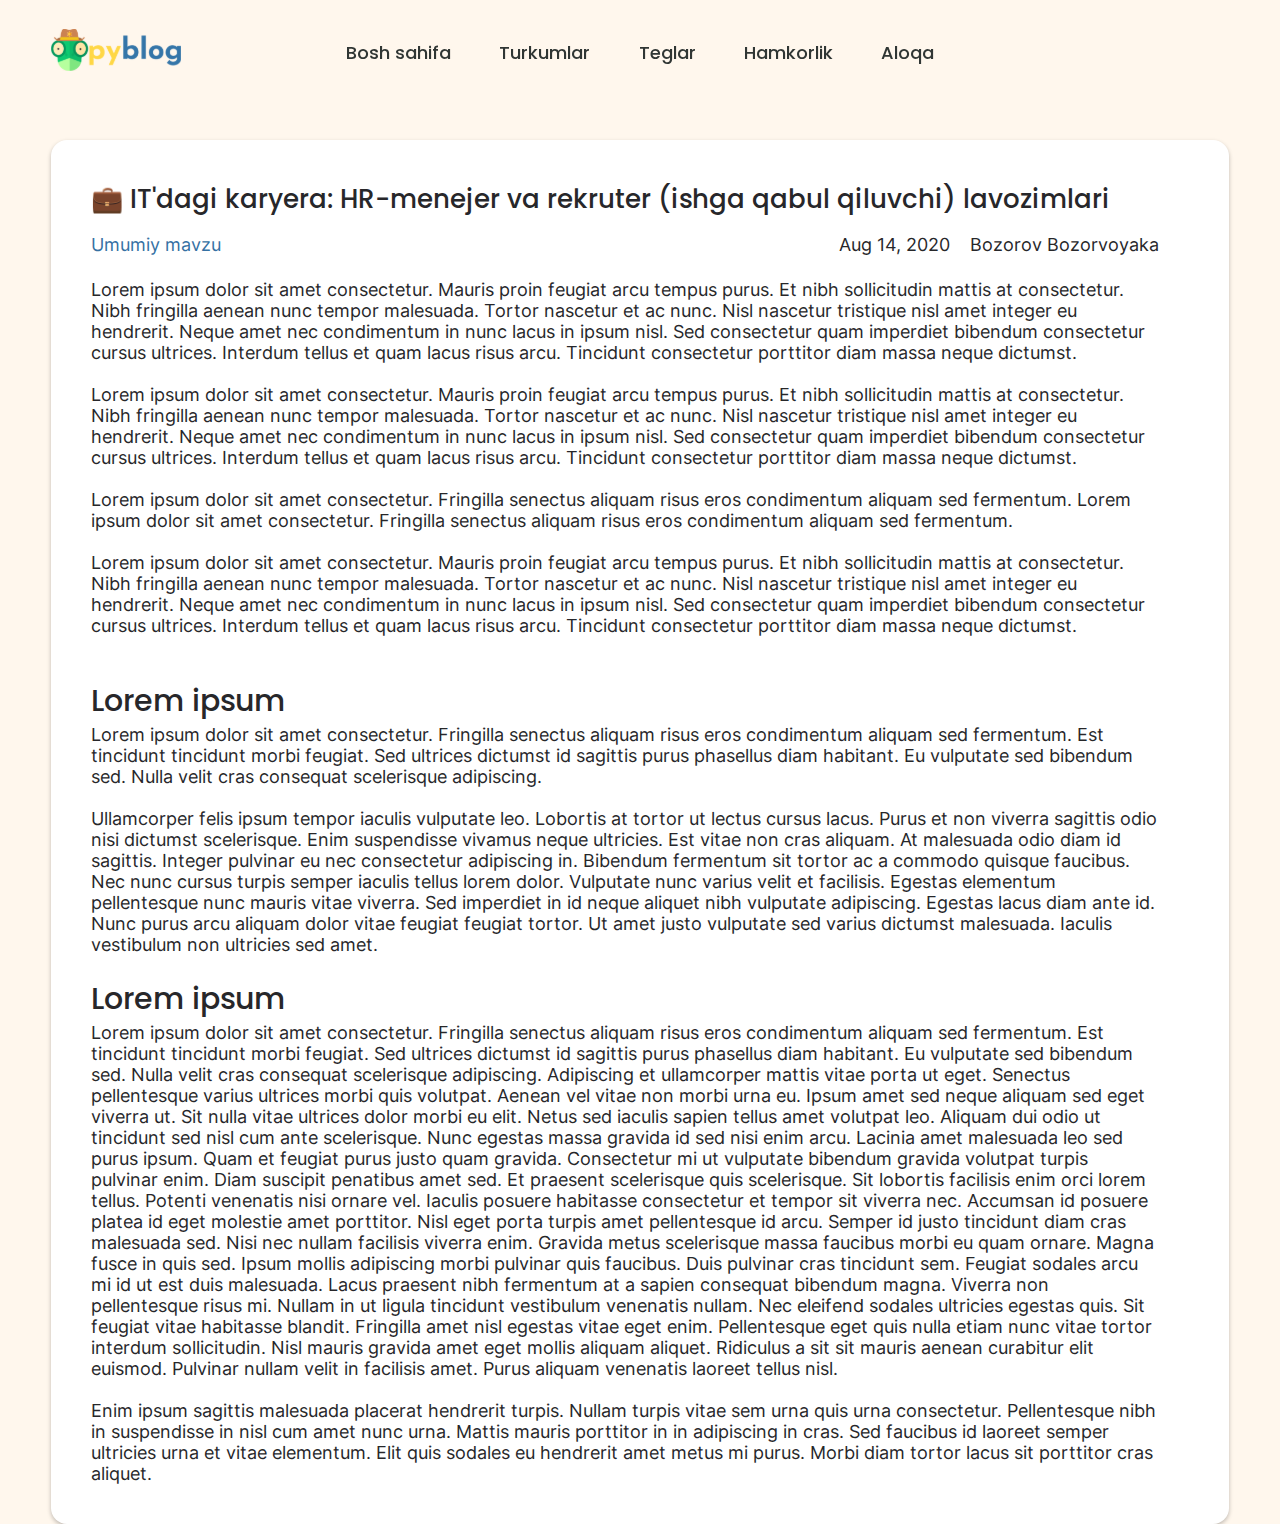
==== commit 70e1609d: "adding detail page and styling" ====
--- a/post_detail.html
+++ b/post_detail.html
@@ -22,7 +22,6 @@
     <link rel="stylesheet" href="./assets/css/style.css">
     <link rel="stylesheet" href="./assets/css/responsive.css">
     <link rel="stylesheet" href="https://site-assets.fontawesome.com/releases/v6.4.0/css/all.css">
-    <link rel="stylesheet" href="https://cdn.jsdelivr.net/npm/swiper@9/swiper-bundle.min.css" />
 
     <title>Pyblog - Python hamda dasturlash blogi</title>
 </head>
@@ -146,933 +145,127 @@
         </div>
     </header>
     <main>
-        <div class="main-hero">
+        <div class="detail-hero">
             <div class="section-wrapp">
                 <div class="container">
-                    <ul class="main-hero_list">
-                        <li class="main-hero_item">
-                            <ul class="main-instagram_list">
-                                <li class="main-instagram_item title">Kun xazili</li>
-                                <li class="main-instagram_item img">
-                                    <img src="./assets/image/main-hero_jk.png" alt="">
-                                </li>
-                                <li class="main-instagram_item">
-                                    <i class="fa-regular fa-heart"></i>+14
-                                    <i class="fa-regular fa-paper-plane"></i>+10
-                                    <i class="fa-regular fa-comment"></i>+2
-                                </li>
-                                <li class="main-instagram_item link">
-                                    Yanada ko’proq memlar bizning
-                                    <a href="#">
-                                        Instagram
-                                    </a>
-                                    sahifamizda.
-                                </li>
-                            </ul>
-                        </li>
-                        <li class="main-hero_item">
-                            <h1 class="main-hero_top_block border_shadow">
-                                Yer shari <span>
-                                    (miya)
-                                </span> “aylanmayaptimi” ?
-                                Shunchaki <span>
-                                    nafas
-                                </span> oling.
-                            </h1>
-                            <div class="swiper">
-                                <div class="swiper-wrapper">
-                                    <div class="swiper-slide">
-                                        <div class="main-hero_slide_block border_shadow">
-                                            <ul class="main-hero_slide_list">
-                                                <li class="main-hero_slide_item_left">
-                                                    <ul class="main-hero_slide_top_info">
-                                                        <li class="main-hero_slide_top_item prog_lang">
-                                                            <i class="fa-brands fa-python"></i>
-                                                            Python
-                                                        </li>
-                                                        <li class="main-hero_slide_top_item date">
-                                                            Aug 14, 2020
-                                                        </li>
-                                                        <li class="main-hero_slide_top_item views">
-                                                            <i class="fa-solid fa-eye"></i>
-                                                            143 marta
-                                                        </li>
-                                                    </ul>
-                                                    <h1 class="main-hero_slide_title">
-                                                        <a href="#">
-                                                            Python, Tkinter va SQL: lug'atlar yaratish va xorijiy
-                                                            so'zlarni
-                                                            yodlash uchun dastur ishlab chiqamiz
-                                                        </a>
-                                                    </h1>
-                                                    <div class="main-hero_slide_emoji_wrapp">
-                                                        <ul class="main-hero_slide_emoji_list">
-                                                            <li class="main-hero_slide_emoji_item">
-                                                                <img src="./assets/image/thumb-up.png" alt="">
-                                                                <span>
-                                                                    +105
-                                                                </span>
-                                                            </li>
-                                                            <li class="main-hero_slide_emoji_item">
-                                                                <img src="./assets/image/heart.png" alt="">
-                                                                <span>
-                                                                    +105
-                                                                </span>
-                                                            </li>
-                                                            <li class="main-hero_slide_emoji_item">
-                                                                <img src="./assets/image/glasses.png" alt="">
-                                                                <span>+99</span>
-                                                            </li>
-                                                            <li class="main-hero_slide_emoji_item">
-                                                                <img src="./assets/image/fire.png" alt="">
-                                                                <span>+99</span>
-                                                            </li>
-                                                            <li class="main-hero_slide_emoji_item">
-                                                                <img src="./assets/image/dragon.png" alt="">
-                                                                <span>+99</span>
-                                                            </li>
-                                                            <li class="main-hero_slide_emoji_item">
-                                                                <img src="./assets/image/popper.png" alt="">
-                                                                <span>+99</span>
-                                                            </li>
-                                                        </ul>
-
-                                                        <a href="#">
-                                                            <i class="fa-solid fa-hand-back-point-right"></i>
-                                                        </a>
-                                                    </div>
-                                                </li>
-                                                <li class="main-hero_slide_item_right">
-                                                    <img src="./assets/image/hero-slider.png" alt="">
-                                                </li>
-                                            </ul>
-                                        </div>
-                                    </div>
-                                    <div class="swiper-slide">
-                                        <div class="main-hero_slide_block border_shadow">
-                                            <ul class="main-hero_slide_list">
-                                                <li class="main-hero_slide_item_left">
-                                                    <ul class="main-hero_slide_top_info">
-                                                        <li class="main-hero_slide_top_item prog_lang">
-                                                            <i class="fa-brands fa-python"></i>
-                                                            Python
-                                                        </li>
-                                                        <li class="main-hero_slide_top_item date">
-                                                            Aug 14, 2020
-                                                        </li>
-                                                        <li class="main-hero_slide_top_item views">
-                                                            <i class="fa-solid fa-eye"></i>
-                                                            143 marta
-                                                        </li>
-                                                    </ul>
-                                                    <h1 class="main-hero_slide_title">
-                                                        <a href="#">
-                                                            Python, Tkinter va SQL: lug'atlar yaratish va xorijiy
-                                                            so'zlarni
-                                                            yodlash uchun dastur ishlab chiqamiz
-                                                        </a>
-                                                    </h1>
-                                                    <div class="main-hero_slide_emoji_wrapp">
-                                                        <ul class="main-hero_slide_emoji_list">
-                                                            <li class="main-hero_slide_emoji_item">
-                                                                <img src="./assets/image/thumb-up.png" alt="">
-                                                                <span>
-                                                                    +105
-                                                                </span>
-                                                            </li>
-                                                            <li class="main-hero_slide_emoji_item">
-                                                                <img src="./assets/image/heart.png" alt="">
-                                                                <span>
-                                                                    +105
-                                                                </span>
-                                                            </li>
-                                                            <li class="main-hero_slide_emoji_item">
-                                                                <img src="./assets/image/glasses.png" alt="">
-                                                                <span>+99</span>
-                                                            </li>
-                                                            <li class="main-hero_slide_emoji_item">
-                                                                <img src="./assets/image/fire.png" alt="">
-                                                                <span>+99</span>
-                                                            </li>
-                                                            <li class="main-hero_slide_emoji_item">
-                                                                <img src="./assets/image/dragon.png" alt="">
-                                                                <span>+99</span>
-                                                            </li>
-                                                            <li class="main-hero_slide_emoji_item">
-                                                                <img src="./assets/image/popper.png" alt="">
-                                                                <span>+99</span>
-                                                            </li>
-                                                        </ul>
-
-                                                        <a href="#">
-                                                            <i class="fa-solid fa-hand-back-point-right"></i>
-                                                        </a>
-                                                    </div>
-                                                </li>
-                                                <li class="main-hero_slide_item_right">
-                                                    <img src="./assets/image/hero-slider.png" alt="">
-                                                </li>
-                                            </ul>
-                                        </div>
-                                    </div>
-                                    <div class="swiper-slide">
-                                        <div class="main-hero_slide_block border_shadow">
-                                            <ul class="main-hero_slide_list">
-                                                <li class="main-hero_slide_item_left">
-                                                    <ul class="main-hero_slide_top_info">
-                                                        <li class="main-hero_slide_top_item prog_lang">
-                                                            <i class="fa-brands fa-python"></i>
-                                                            Python
-                                                        </li>
-                                                        <li class="main-hero_slide_top_item date">
-                                                            Aug 14, 2020
-                                                        </li>
-                                                        <li class="main-hero_slide_top_item views">
-                                                            <i class="fa-solid fa-eye"></i>
-                                                            143 marta
-                                                        </li>
-                                                    </ul>
-                                                    <h1 class="main-hero_slide_title">
-                                                        <a href="#">
-                                                            Python, Tkinter va SQL:
-                                                            lug'atlar yaratish va
-                                                            xorijiy
-                                                            so'zlarni
-                                                            yodlash uchun dastur
-                                                            ishlab chiqamiz
-                                                        </a>
-                                                    </h1>
-                                                    <div class="main-hero_slide_emoji_wrapp">
-                                                        <ul class="main-hero_slide_emoji_list">
-                                                            <li class="main-hero_slide_emoji_item">
-                                                                <img src="./assets/image/thumb-up.png" alt="">
-                                                                <span>
-                                                                    +105
-                                                                </span>
-                                                            </li>
-                                                            <li class="main-hero_slide_emoji_item">
-                                                                <img src="./assets/image/heart.png" alt="">
-                                                                <span>
-                                                                    +105
-                                                                </span>
-                                                            </li>
-                                                            <li class="main-hero_slide_emoji_item">
-                                                                <img src="./assets/image/glasses.png" alt="">
-                                                                <span>+99</span>
-                                                            </li>
-                                                            <li class="main-hero_slide_emoji_item">
-                                                                <img src="./assets/image/fire.png" alt="">
-                                                                <span>+99</span>
-                                                            </li>
-                                                            <li class="main-hero_slide_emoji_item">
-                                                                <img src="./assets/image/dragon.png" alt="">
-                                                                <span>+99</span>
-                                                            </li>
-                                                            <li class="main-hero_slide_emoji_item">
-                                                                <img src="./assets/image/popper.png" alt="">
-                                                                <span>+99</span>
-                                                            </li>
-                                                        </ul>
-
-                                                        <a href="#">
-                                                            <i class="fa-solid fa-hand-back-point-right"></i>
-                                                        </a>
-                                                    </div>
-                                                </li>
-                                                <li class="main-hero_slide_item_right">
-                                                    <img src="./assets/image/hero-slider.png" alt="">
-                                                </li>
-                                            </ul>
-                                        </div>
-                                    </div>
-                                </div>
-                                <div class="swiper-pagination"></div>
-                                <div class="swiper-button-prev">
-                                    <i class="fa-solid fa-circle-chevron-left"></i>
-                                </div>
-                                <div class="swiper-button-next">
-                                    <i class="fa-solid fa-circle-chevron-right"></i>
-                                </div>
-                            </div>
-                        </li>
-                        <li class="main-hero_item advertise border_shadow">
-                            <ul class="main-advertise_list">
-                                <li class="main-advertise_item img">
-                                    <img src="./assets/image/advertisement.png" alt="">
-                                </li>
-                                <li class="main-advertise_item title">
-                                    reklama matni sarlavhasi shu yerda boladi esdan chiqarmela
-                                </li>
-                                <li class="main-advertise_item description">
-                                    reklama matni sarlavhasi shu yerda boladi esdan chiqarmela chiqarmel
-                                </li>
-                                <li class="main-advertise_item link">
-                                    <a href="#" role="button">
-                                        Batafsil
-                                    </a>
-                                </li>
-                            </ul>
-                        </li>
-                    </ul>
-                </div>
-            </div>
-        </div>
-        <div class="main-posts">
-            <div class="section-wrapp">
-                <div class="container">
-                    <div class="main-posts_wrapper">
-                        <div class="main-posts_sidebar">
-                            <div class="main-posts_sidebar_filter">
-                                <form action="">
-                                    <!-- Filter starts -->
-                                    <div class="main-posts_filter_wrapper">
-                                        <ul class="main-posts_sidebar_header">
-                                            <li class="main-posts_sidebar_item title">
-                                                Saralash
-                                            </li>
-                                            <li class="main-posts_sidebar_item icon">
-                                                <i class="fa-solid fa-sliders"></i>
-                                            </li>
-                                        </ul>
-
-                                        <!-- bu yerga class selected qoshish kerak onclick bolganida -->
-                                        <ul class="main-posts_sort_list_opener">
-                                            <li class="main-posts_sort_item_opener">
-                                                <i class="fa-solid fa-layer-group"></i>
-                                                Turkumlar
-                                            </li>
-                                            <li class="main-posts_sort_item_opener">
-                                                <i class="fa-solid fa-circle-chevron-down"></i>
-                                            </li>
-                                        </ul>
-                                        <!-- Bu Yerda Turkumlar bor ularni vue orqali chiqarib olasiz onclick bolganida SELECTED degan class qoshib qoyasiz -->
-                                        <ul class="main-posts_sort">
-                                            <li class="main-posts_sort_item">
-
-                                                <label for="python">
-                                                    <i class="fa-brands fa-python"></i>
-                                                    Python</label>
-                                                <input type="checkbox" name="python" id="python">
-                                            </li>
-                                            <li class="main-posts_sort_item">
-                                                <label for="javascript">
-                                                    <i class="fa-brands fa-square-js"></i>
-                                                    Javascript</label>
-                                                <input type="checkbox" name="javascript" id="javascript">
-                                            </li>
-                                            <li class="main-posts_sort_item">
-                                                <label for="HTML">
-                                                    <i class="fa-brands fa-html5"></i>
-                                                    HTML</label>
-                                                <input type="checkbox" name="HTML" id="HTML">
-                                            </li>
-                                            <li class="main-posts_sort_item">
-                                                <label for="CSS">
-                                                    <i class="fa-brands fa-css3-alt"></i>
-                                                    CSS</label>
-                                                <input type="checkbox" name="CSS" id="CSS">
-                                            </li>
-                                            <li class="main-posts_sort_item">
-                                                <label for="dasturlash">
-                                                    <i class="fa-solid fa-terminal"></i>
-                                                    Dasturlash</label>
-                                                <input type="checkbox" name="dasturlash" id="dasturlash">
-                                            </li>
-                                        </ul>
-
-                                        <!-- bu yerga class selected qoshish kerak onclick bolganida -->
-                                        <ul class="main-posts_sort_list_opener">
-                                            <li class="main-posts_sort_item_opener">
-                                                <i class="fa-solid fa-tags"></i>
-                                                Teglar
-                                            </li>
-                                            <li class="main-posts_sort_item_opener">
-                                                <i class="fa-solid fa-circle-chevron-down"></i>
-                                            </li>
-                                        </ul>
-                                        <!-- Bu Yerda filter bor ularni vue orqali chiqarib olasiz onclick bolganida SELECTED degan class qoshib qoyasiz -->
-                                        <ul class="main-posts_sort">
-                                            <li class="main-posts_sort_item">
-
-                                                <label for="python">
-                                                    <i class="fa-brands fa-python"></i>
-                                                    Python</label>
-                                                <input type="checkbox" name="python" id="python">
-                                            </li>
-                                            <li class="main-posts_sort_item">
-                                                <label for="javascript">
-                                                    <i class="fa-brands fa-square-js"></i>
-                                                    Javascript</label>
-                                                <input type="checkbox" name="javascript" id="javascript">
-                                            </li>
-                                            <li class="main-posts_sort_item">
-                                                <label for="HTML">
-                                                    <i class="fa-brands fa-html5"></i>
-                                                    HTML</label>
-                                                <input type="checkbox" name="HTML" id="HTML">
-                                            </li>
-                                            <li class="main-posts_sort_item">
-                                                <label for="CSS">
-                                                    <i class="fa-brands fa-css3-alt"></i>
-                                                    CSS</label>
-                                                <input type="checkbox" name="CSS" id="CSS">
-                                            </li>
-                                            <li class="main-posts_sort_item">
-                                                <label for="dasturlash">
-                                                    <i class="fa-solid fa-terminal"></i>
-                                                    Dasturlash</label>
-                                                <input type="checkbox" name="dasturlash" id="dasturlash">
-                                            </li>
-                                        </ul>
-
-                                        <!-- bu yerga class selected qoshish kerak onclick bolganida -->
-                                        <ul class="main-posts_sort_list_opener">
-                                            <li class="main-posts_sort_item_opener">
-                                                <i class="fa-regular fa-calendar-days"></i>
-                                                Sana va vaqt bo’yicha
-                                            </li>
-                                            <li class="main-posts_sort_item_opener">
-                                                <i class="fa-solid fa-circle-chevron-down"></i>
-                                            </li>
-                                        </ul>
-
-                                        <!-- Bu Yerda Turkumlar bor ularni vue orqali chiqarib olasiz onclick bolganida SELECTED degan class qoshib qoyasiz -->
-                                        <ul class="main-posts_sort">
-                                            <li class="main-posts_sort_item">
-
-                                                <label for="python">
-                                                    <i class="fa-brands fa-python"></i>
-                                                    Python</label>
-                                                <input type="checkbox" name="python" id="python">
-                                            </li>
-                                            <li class="main-posts_sort_item">
-                                                <label for="javascript">
-                                                    <i class="fa-brands fa-square-js"></i>
-                                                    Javascript</label>
-                                                <input type="checkbox" name="javascript" id="javascript">
-                                            </li>
-                                            <li class="main-posts_sort_item">
-                                                <label for="HTML">
-                                                    <i class="fa-brands fa-html5"></i>
-                                                    HTML</label>
-                                                <input type="checkbox" name="HTML" id="HTML">
-                                            </li>
-                                            <li class="main-posts_sort_item">
-                                                <label for="CSS">
-                                                    <i class="fa-brands fa-css3-alt"></i>
-                                                    CSS</label>
-                                                <input type="checkbox" name="CSS" id="CSS">
-                                            </li>
-                                            <li class="main-posts_sort_item">
-                                                <label for="dasturlash">
-                                                    <i class="fa-solid fa-terminal"></i>
-                                                    Dasturlash</label>
-                                                <input type="checkbox" name="dasturlash" id="dasturlash">
-                                            </li>
-                                        </ul>
-
-                                        <!-- bu yerga class selected qoshish kerak onclick bolganida -->
-                                        <ul class="main-posts_sort_list_opener">
-                                            <li class="main-posts_sort_item_opener">
-                                                <i class="fa-solid fa-book-open"></i>
-                                                Ko’p o’qilgan maqolalar
-                                            </li>
-                                            <li class="main-posts_sort_item_opener">
-                                                <i class="fa-solid fa-circle-chevron-down"></i>
-                                            </li>
-                                        </ul>
-
-                                        <!-- Bu Yerda Turkumlar bor ularni vue orqali chiqarib olasiz onclick bolganida SELECTED degan class qoshib qoyasiz -->
-                                        <ul class="main-posts_sort">
-                                            <li class="main-posts_sort_item">
-
-                                                <label for="python">
-                                                    <i class="fa-brands fa-python"></i>
-                                                    Python</label>
-                                                <input type="checkbox" name="python" id="python">
-                                            </li>
-                                            <li class="main-posts_sort_item">
-                                                <label for="javascript">
-                                                    <i class="fa-brands fa-square-js"></i>
-                                                    Javascript</label>
-                                                <input type="checkbox" name="javascript" id="javascript">
-                                            </li>
-                                            <li class="main-posts_sort_item">
-                                                <label for="HTML">
-                                                    <i class="fa-brands fa-html5"></i>
-                                                    HTML</label>
-                                                <input type="checkbox" name="HTML" id="HTML">
-                                            </li>
-                                            <li class="main-posts_sort_item">
-                                                <label for="CSS">
-                                                    <i class="fa-brands fa-css3-alt"></i>
-                                                    CSS</label>
-                                                <input type="checkbox" name="CSS" id="CSS">
-                                            </li>
-                                            <li class="main-posts_sort_item">
-                                                <label for="dasturlash">
-                                                    <i class="fa-solid fa-terminal"></i>
-                                                    Dasturlash</label>
-                                                <input type="checkbox" name="dasturlash" id="dasturlash">
-                                            </li>
-                                        </ul>
-                                    </div>
-                                    <!-- Filter ends -->
-
-                                    <!-- Category starts -->
-                                    <div class="main-posts_filter_wrapper">
-                                        <ul class="main-posts_sidebar_header">
-                                            <li class="main-posts_sidebar_item title">
-                                                Turkumlar
-                                            </li>
-                                            <li class="main-posts_sidebar_item icon">
-                                                <i class="fa-solid fa-layer-group"></i>
-                                            </li>
-                                        </ul>
-                                        <ul class="main-posts_sort_tag">
-                                            <li class="main-posts_sort_item">
-                                                <a href="#">
-                                                    <i class="fa-brands fa-python"></i>
-                                                    Python
-                                                </a>
-                                            </li>
-                                            <li class="main-posts_sort_item">
-                                                <a href="#">
-                                                    <i class="fa-brands fa-square-js"></i>
-                                                    Javascript
-                                                </a>
-                                            </li>
-                                            <li class="main-posts_sort_item">
-                                                <a href="#">
-                                                    <i class="fa-brands fa-html5"></i>
-                                                    HTML
-                                                </a>
-                                            </li>
-                                            <li class="main-posts_sort_item">
-                                                <a href="#">
-                                                    <i class="fa-brands fa-css3-alt"></i>
-                                                    CSS
-                                                </a>
-                                            </li>
-                                            <li class="main-posts_sort_item">
-                                                <a href="#">
-                                                    <i class="fa-solid fa-terminal"></i>
-                                                    Dasturlash
-                                                </a>
-                                            </li>
-                                        </ul>
-                                    </div>
-                                    <!-- Category ends -->
-
-                                    <!-- Tags starts -->
-                                    <div class="main-posts_filter_wrapper">
-                                        <ul class="main-posts_sidebar_header">
-                                            <li class="main-posts_sidebar_item title">
-                                                Foydali teglar
-                                            </li>
-                                            <li class="main-posts_sidebar_item icon">
-                                                <i class="fa-solid fa-tags"></i>
-                                            </li>
-                                        </ul>
-                                        <ul class="main-posts_tag_list">
-                                            <li class="main-posts_tag_item">
-                                                <a href="#">
-                                                    <i class="fa-brands fa-html5"></i>
-                                                    HTML5
-                                                </a>
-                                            </li>
-                                            <li class="main-posts_tag_item">
-                                                <a href="#">
-                                                    <i class="fa-brands fa-square-js"></i>
-                                                    Javascript
-                                                </a>
-                                            </li>
-                                            <li class="main-posts_tag_item">
-                                                <a href="#">
-                                                    <i class="fa-brands fa-css3"></i>
-                                                    CSS3
-                                                </a>
-                                            </li>
-                                            <li class="main-posts_tag_item">
-                                                <a href="#">
-                                                    <i class="fab fa-python"></i>
-                                                    Python
-                                                </a>
-                                            </li>
-                                            <li class="main-posts_tag_item">
-                                                <a href="#">
-                                                    <i class="fa-solid fa-gears"></i>
-                                                    Back-end
-                                                </a>
-                                            </li>
-                                            <li class="main-posts_tag_item">
-                                                <a href="#">
-                                                    <i class="fa-solid fa-mug-saucer"></i>
-                                                    Dasturlash
-                                                </a>
-                                            </li>
-                                        </ul>
-                                    </div>
-                                    <!-- Tags ends -->
-
-                                    <!-- Advertisement starts -->
-                                    <div class="main-posts_advertise_wrapper">
-                                        <img src="./assets/image/advertisement.png" alt="">
-                                        <h1>reklama matni sarlavhasi shu yerda boladi esdan chiqarmela</h1>
-                                        <p>reklama matni sarlavhasi shu yerda boladi esdan chiqarmela chiqarmel</p>
-                                        <a href="#" role="button">Batafsil</a>
-                                    </div>
-                                    <!-- Advertisement ends -->
-
-                                    <!-- Users starts -->
-                                    <div class="main-posts_filter_wrapper">
-                                        <ul class="main-posts_sidebar_header">
-                                            <li class="main-posts_sidebar_item title">
-                                                Foydalanuvchilar
-                                            </li>
-                                            <li class="main-posts_sidebar_item icon">
-                                                <i class="fa-solid fa-users"></i>
-                                            </li>
-                                        </ul>
-
-                                        <!-- Top User starts -->
-                                        <ul class="main-user_info_list">
-                                            <li class="main-user_info_item">
-                                                <img src="./assets/image/main-user.png" alt="">
-                                                <div class="main-user_info_wrapper">
-                                                    <h1>
-                                                        <a href="#">
-                                                            Palonchi
-                                                            Pismadonchi
-                                                        </a>
-                                                    </h1>
-                                                    <a href="#">
-                                                        <i class="fa-solid fa-user-plus"></i>
-                                                        Obuna bo’lish
-                                                    </a>
-                                                </div>
-                                            </li>
-                                            <li class="main-user_info_item">
-                                                <img src="./assets/image/award-1.png" alt="">
-                                            </li>
-                                        </ul>
-                                        <!-- Top User Ends -->
-
-                                        <!-- Top User starts -->
-                                        <ul class="main-user_info_list">
-                                            <li class="main-user_info_item">
-                                                <img src="./assets/image/main-user.png" alt="">
-                                                <div class="main-user_info_wrapper">
-                                                    <h1>
-                                                        <a href="#">
-                                                            Palonchi
-                                                            Pismadonchi
-                                                        </a>
-                                                    </h1>
-                                                    <a href="#">
-                                                        <i class="fa-solid fa-user-plus"></i>
-                                                        Obuna bo’lish
-                                                    </a>
-                                                </div>
-                                            </li>
-                                            <li class="main-user_info_item">
-                                                <img src="./assets/image/award-2.png" alt="">
-                                            </li>
-                                        </ul>
-                                        <!-- Top User Ends -->
-
-
-                                        <!-- Top User starts -->
-                                        <ul class="main-user_info_list">
-                                            <li class="main-user_info_item">
-                                                <img src="./assets/image/main-user.png" alt="">
-                                                <div class="main-user_info_wrapper">
-                                                    <h1>
-                                                        <a href="#">
-                                                            Palonchi
-                                                            Pismadonchi
-                                                        </a>
-                                                    </h1>
-                                                    <a href="#">
-                                                        <i class="fa-solid fa-user-plus"></i>
-                                                        Obuna bo’lish
-                                                    </a>
-                                                </div>
-                                            </li>
-                                            <li class="main-user_info_item">
-                                                <img src="./assets/image/award-3.png" alt="">
-                                            </li>
-                                        </ul>
-                                        <!-- Top User Ends -->
-
-                                        <!-- Default User starts -->
-                                        <ul class="main-user_info_list">
-                                            <li class="main-user_info_item">
-                                                <img src="./assets/image/main-user.png" alt="">
-                                                <div class="main-user_info_wrapper">
-                                                    <h1>
-                                                        <a href="#">
-                                                            Palonchi Pismadonchi
-                                                        </a>
-                                                    </h1>
-                                                    <a href="#">
-                                                        <i class="fa-solid fa-user-plus"></i>
-                                                        Obuna bo’lish
-                                                    </a>
-                                                </div>
-                                            </li>
-                                        </ul>
-                                        <!-- Default User Ends -->
-                                    </div>
-                                    <!-- Users ends -->
-
-                                    <div class="main-tg_channel_qr_code">
-                                        <img src="./assets/image/qr_code.png" alt="">
-                                    </div>
-                                </form>
-                            </div>
+                    <div class="detail-post_wrapper">
+                        <h1 class="detail-post_title">
+                            💼 IT'dagi karyera: HR-menejer va rekruter (ishga qabul qiluvchi) lavozimlari
+                        </h1>
+                        <div class="detail-save">
+                            <i class="fa-regular fa-bookmark"></i>
                         </div>
-
-                        <ul class="main-posts_list">
-                            <li class="main-posts_item border_shadow">
-                                <a href="#" class="main-posts_img_wrapper">
-                                    <img class="main-posts_item_img" src="./assets/image/main-posts.png" alt="">
-                                </a>
-
-                                <ul class="main-post_info_list">
-                                    <li class="main-post_info_item">
-                                        <ul class="main-post_top_info">
-                                            <li class="main-post_top_item prog_lang">
-                                                <i class="fa-solid fa-mug-saucer"></i>
-                                                Umumiy mavzu
-                                            </li>
-                                            <li>
-                                                <ul class="main-posts_top_list">
-                                                    <li class="main-post_top_item date">
-                                                        Aug 14, 2020
-                                                    </li>
-                                                    <li class="main-post_top_item views">
-                                                        <i class="fa-solid fa-eye"></i>
-                                                        145 marta
-                                                    </li>
-                                                </ul>
-                                            </li>
-                                        </ul>
+                        <ul class="detail-top_info_list">
+                            <li class="detail-top_info_item prog_lang">
+                                <i class="fa-solid fa-mug-saucer"></i>
+                                Umumiy mavzu
+                            </li>
+                            <li>
+                                <ul class="detail-top_info_wrapper">
+                                    <li class="detail-top_info_item date">
+                                        <i class="fa-solid fa-calendar-days"></i>
+                                        Aug 14, 2020
                                     </li>
-                                    <li class="main-post_info_item title">
+                                    <li class="detail-top_info_item author">
                                         <a href="#">
-                                            💼 IT'dagi karyera: HR-menejer va rekruter (ishga qabul qiluvchi)
-                                            lavozimlari
+                                            <i class="fa-solid fa-user"></i>
+                                            Bozorov Bozorvoyaka
                                         </a>
                                     </li>
-                                    <li class="main-post_info_item description">
-                                        IT Karyera turkumidagi yangi maqolamiz bilan tanishing. Turkumning ushbu qismida
-                                        biz HR menejeri va ishga yollovchi - rekruter, lavozimlarini ko'rib...
-                                    </li>
-                                    <li class="main-post_info_item emoji_wrapp">
-                                        <ul class="main-post_info_emoji_list">
-                                            <li class="main-post_info_emoji_item">
-                                                <img src="./assets/image/thumb-up.png" alt="">
-                                                <span>+110</span>
-                                            </li>
-                                            <li class="main-post_info_emoji_item">
-                                                <img src="./assets/image/heart.png" alt="">
-                                                <span>+110</span>
-                                            </li>
-                                            <li class="main-post_info_emoji_item">
-                                                <img src="./assets/image/glasses.png" alt="">
-                                                <span>+110</span>
-                                            </li>
-                                            <li class="main-post_info_emoji_item">
-                                                <img src="./assets/image/fire.png" alt="">
-                                                <span>+110</span>
-                                            </li>
-                                            <li class="main-post_info_emoji_item">
-                                                <img src="./assets/image/dragon.png" alt="">
-                                                <span>+110</span>
-                                            </li>
-                                            <li class="main-post_info_emoji_item">
-                                                <img src="./assets/image/popper.png" alt="">
-                                                <span>+110</span>
-                                            </li>
-                                        </ul>
-
-                                        <span class="main-post_info_flame">
-                                            <img src="./assets/image/flame.png" alt="">
-                                        </span>
-                                    </li>
                                 </ul>
                             </li>
-
-                            <li class="main-posts_item border_shadow">
-                                <a href="#" class="main-posts_img_wrapper">
-                                    <img class="main-posts_item_img" src="./assets/image/main-posts.png" alt="">
-                                </a>
-                                <ul class="main-post_info_list">
-                                    <li class="main-post_info_item">
-                                        <ul class="main-post_top_info">
-                                            <li class="main-post_top_item prog_lang">
-                                                <i class="fa-solid fa-mug-saucer"></i>
-                                                Umumiy mavzu
-                                            </li>
-                                            <li>
-                                                <ul class="main-posts_top_list">
-                                                    <li class="main-post_top_item date">
-                                                        Aug 14, 2020
-                                                    </li>
-                                                    <li class="main-post_top_item views">
-                                                        <i class="fa-solid fa-eye"></i>
-                                                        145 marta
-                                                    </li>
-                                                </ul>
-                                            </li>
-                                        </ul>
-                                    </li>
-                                    <li class="main-post_info_item title">
-                                        <a href="#">
-                                            💼 IT'dagi karyera: HR-menejer va rekruter
-                                            (ishga qabul qiluvchi)
-                                            lavozimlari
-                                        </a>
-                                    </li>
-                                    <li class="main-post_info_item description">
-                                        IT Karyera turkumidagi yangi maqolamiz bilan
-                                        tanishing. Turkumning ushbu qismida
-                                        biz HR menejeri va ishga yollovchi - rekruter,
-                                        lavozimlarini ko'rib...
-                                    </li>
-                                    <li class="main-post_info_item emoji_wrapp">
-                                        <ul class="main-post_info_emoji_list">
-                                            <li class="main-post_info_emoji_item">
-                                                <img src="./assets/image/thumb-up.png" alt="">
-                                                <span>+110</span>
-                                            </li>
-                                            <li class="main-post_info_emoji_item">
-                                                <img src="./assets/image/heart.png" alt="">
-                                                <span>+110</span>
-                                            </li>
-                                            <li class="main-post_info_emoji_item">
-                                                <img src="./assets/image/glasses.png" alt="">
-                                                <span>+110</span>
-                                            </li>
-                                            <li class="main-post_info_emoji_item">
-                                                <img src="./assets/image/fire.png" alt="">
-                                                <span>+110</span>
-                                            </li>
-                                            <li class="main-post_info_emoji_item">
-                                                <img src="./assets/image/dragon.png" alt="">
-                                                <span>+110</span>
-                                            </li>
-                                            <li class="main-post_info_emoji_item">
-                                                <img src="./assets/image/popper.png" alt="">
-                                                <span>+110</span>
-                                            </li>
-                                        </ul>
-
-                                        <span class="main-post_info_flame">
-                                            <img src="./assets/image/flame.png" alt="">
-                                        </span>
-                                    </li>
-                                </ul>
-                            </li>
-
-                            <li class="main-posts_item border_shadow">
-                                <a href="#" class="main-posts_img_wrapper">
-                                    <img class="main-posts_item_img" src="./assets/image/main-posts.png" alt="">
-                                </a>
-                                <ul class="main-post_info_list">
-                                    <li class="main-post_info_item">
-                                        <ul class="main-post_top_info">
-                                            <li class="main-post_top_item prog_lang">
-                                                <i class="fa-solid fa-mug-saucer"></i>
-                                                Umumiy mavzu
-                                            </li>
-                                            <li>
-                                                <ul class="main-posts_top_list">
-                                                    <li class="main-post_top_item date">
-                                                        Aug 14, 2020
-                                                    </li>
-                                                    <li class="main-post_top_item views">
-                                                        <i class="fa-solid fa-eye"></i>
-                                                        145 marta
-                                                    </li>
-                                                </ul>
-                                            </li>
-                                        </ul>
-                                    </li>
-                                    <li class="main-post_info_item title">
-                                        <a href="#">
-                                            💼 IT'dagi karyera: HR-menejer va rekruter
-                                            (ishga qabul qiluvchi)
-                                            lavozimlari
-                                        </a>
-                                    </li>
-                                    <li class="main-post_info_item description">
-                                        IT Karyera turkumidagi yangi maqolamiz bilan
-                                        tanishing. Turkumning ushbu qismida
-                                        biz HR menejeri va ishga yollovchi - rekruter,
-                                        lavozimlarini ko'rib...
-                                    </li>
-                                    <li class="main-post_info_item emoji_wrapp">
-                                        <ul class="main-post_info_emoji_list">
-                                            <li class="main-post_info_emoji_item">
-                                                <img src="./assets/image/thumb-up.png" alt="">
-                                                <span>+110</span>
-                                            </li>
-                                            <li class="main-post_info_emoji_item">
-                                                <img src="./assets/image/heart.png" alt="">
-                                                <span>+110</span>
-                                            </li>
-                                            <li class="main-post_info_emoji_item">
-                                                <img src="./assets/image/glasses.png" alt="">
-                                                <span>+110</span>
-                                            </li>
-                                            <li class="main-post_info_emoji_item">
-                                                <img src="./assets/image/fire.png" alt="">
-                                                <span>+110</span>
-                                            </li>
-                                            <li class="main-post_info_emoji_item">
-                                                <img src="./assets/image/dragon.png" alt="">
-                                                <span>+110</span>
-                                            </li>
-                                            <li class="main-post_info_emoji_item">
-                                                <img src="./assets/image/popper.png" alt="">
-                                                <span>+110</span>
-                                            </li>
-                                        </ul>
-
-                                        <span class="main-post_info_flame">
-                                            <img src="./assets/image/flame.png" alt="">
-                                        </span>
-                                    </li>
-                                </ul>
-                            </li>
                         </ul>
+                        <div class="detail-body">
+                            Lorem ipsum dolor sit amet consectetur. Mauris proin feugiat arcu tempus purus. Et nibh
+                            sollicitudin mattis at consectetur. Nibh fringilla aenean nunc tempor malesuada. Tortor
+                            nascetur et ac nunc. Nisl nascetur tristique nisl amet integer eu hendrerit. Neque amet nec
+                            condimentum in nunc lacus in ipsum nisl. Sed consectetur quam imperdiet bibendum consectetur
+                            cursus ultrices. Interdum tellus et quam lacus risus arcu. Tincidunt consectetur porttitor
+                            diam massa neque dictumst.
+                            <br><br>
+                            Lorem ipsum dolor sit amet consectetur. Mauris proin feugiat arcu tempus purus. Et nibh
+                            sollicitudin mattis at consectetur. Nibh fringilla aenean nunc tempor malesuada. Tortor
+                            nascetur et ac nunc. Nisl nascetur tristique nisl amet integer eu hendrerit. Neque amet nec
+                            condimentum in nunc lacus in ipsum nisl. Sed consectetur quam imperdiet bibendum consectetur
+                            cursus ultrices. Interdum tellus et quam lacus risus arcu. Tincidunt consectetur porttitor
+                            diam massa neque dictumst.
+                            <br><br>
+                            Lorem ipsum dolor sit amet consectetur. Fringilla senectus aliquam risus eros condimentum
+                            aliquam sed fermentum.
+                            Lorem ipsum dolor sit amet consectetur. Fringilla senectus aliquam risus eros condimentum
+                            aliquam sed fermentum.
+                            <br><br>
+                            Lorem ipsum dolor sit amet consectetur. Mauris proin feugiat arcu tempus purus. Et nibh
+                            sollicitudin mattis at consectetur. Nibh fringilla aenean nunc tempor malesuada. Tortor
+                            nascetur et ac nunc. Nisl nascetur tristique nisl amet integer eu hendrerit. Neque amet nec
+                            condimentum in nunc lacus in ipsum nisl. Sed consectetur quam imperdiet bibendum consectetur
+                            cursus ultrices. Interdum tellus et quam lacus risus arcu. Tincidunt consectetur porttitor
+                            diam massa neque dictumst.
+                            <br><br><br>
+                            <p>Lorem ipsum</p>
+                            Lorem ipsum dolor sit amet consectetur.
+                            Fringilla senectus aliquam risus eros condimentum aliquam sed fermentum.
+                            Est tincidunt tincidunt morbi feugiat.
+                            Sed ultrices dictumst id sagittis purus phasellus diam habitant.
+                            Eu vulputate sed bibendum sed.
+                            Nulla velit cras consequat scelerisque adipiscing.
+                            <br><br>
+                            Ullamcorper felis ipsum tempor iaculis vulputate leo. Lobortis at tortor ut lectus cursus
+                            lacus. Purus et non viverra sagittis odio nisi dictumst scelerisque. Enim suspendisse
+                            vivamus neque ultricies. Est vitae non cras aliquam. At malesuada odio diam id sagittis.
+                            Integer pulvinar eu nec consectetur adipiscing in. Bibendum fermentum sit tortor ac a
+                            commodo quisque faucibus. Nec nunc cursus turpis semper iaculis tellus lorem dolor.
+                            Vulputate nunc varius velit et facilisis.
+                            Egestas elementum pellentesque nunc mauris vitae viverra. Sed imperdiet in id neque aliquet
+                            nibh vulputate adipiscing. Egestas lacus diam ante id. Nunc purus arcu aliquam dolor vitae
+                            feugiat feugiat tortor. Ut amet justo vulputate sed varius dictumst malesuada. Iaculis
+                            vestibulum non ultricies sed amet.
+                            <br><br>
+
+                            <p>Lorem ipsum</p>
+                            Lorem ipsum dolor sit amet consectetur.
+                            Fringilla senectus aliquam risus eros condimentum aliquam sed fermentum.
+                            Est tincidunt tincidunt morbi feugiat.
+                            Sed ultrices dictumst id sagittis purus phasellus diam habitant.
+                            Eu vulputate sed bibendum sed.
+                            Nulla velit cras consequat scelerisque adipiscing.
+
+                            Adipiscing et ullamcorper mattis vitae porta ut eget. Senectus pellentesque varius ultrices
+                            morbi quis volutpat. Aenean vel vitae non morbi urna eu. Ipsum amet sed neque aliquam sed
+                            eget viverra ut. Sit nulla vitae ultrices dolor morbi eu elit. Netus sed iaculis sapien
+                            tellus amet volutpat leo. Aliquam dui odio ut tincidunt sed nisl cum ante scelerisque. Nunc
+                            egestas massa gravida id sed nisi enim arcu.
+                            Lacinia amet malesuada leo sed purus ipsum. Quam et feugiat purus justo quam gravida.
+                            Consectetur mi ut vulputate bibendum gravida volutpat turpis pulvinar enim. Diam suscipit
+                            penatibus amet sed. Et praesent scelerisque quis scelerisque. Sit lobortis facilisis enim
+                            orci lorem tellus. Potenti venenatis nisi ornare vel.
+                            Iaculis posuere habitasse consectetur et tempor sit viverra nec. Accumsan id posuere platea
+                            id eget molestie amet porttitor. Nisl eget porta turpis amet pellentesque id arcu. Semper id
+                            justo tincidunt diam cras malesuada sed. Nisi nec nullam facilisis viverra enim. Gravida
+                            metus scelerisque massa faucibus morbi eu quam ornare.
+                            Magna fusce in quis sed. Ipsum mollis adipiscing morbi pulvinar quis faucibus. Duis pulvinar
+                            cras tincidunt sem. Feugiat sodales arcu mi id ut est duis malesuada. Lacus praesent nibh
+                            fermentum at a sapien consequat bibendum magna. Viverra non pellentesque risus mi. Nullam in
+                            ut ligula tincidunt vestibulum venenatis nullam. Nec eleifend sodales ultricies egestas
+                            quis. Sit feugiat vitae habitasse blandit. Fringilla amet nisl egestas vitae eget enim.
+                            Pellentesque eget quis nulla etiam nunc vitae tortor interdum sollicitudin. Nisl mauris
+                            gravida amet eget mollis aliquam aliquet. Ridiculus a sit sit mauris aenean curabitur elit
+                            euismod. Pulvinar nullam velit in facilisis amet. Purus aliquam venenatis laoreet tellus
+                            nisl.
+                            <br><br>
+                            Enim ipsum sagittis malesuada placerat hendrerit turpis. Nullam turpis vitae sem urna quis
+                            urna consectetur. Pellentesque nibh in suspendisse in nisl cum amet nunc urna. Mattis mauris
+                            porttitor in in adipiscing in cras. Sed faucibus id laoreet semper ultricies urna et vitae
+                            elementum. Elit quis sodales eu hendrerit amet metus mi purus. Morbi diam tortor lacus sit
+                            porttitor cras aliquet.
+                        </div>
                     </div>
                 </div>
             </div>
         </div>
     </main>
-    <br><br><br><br><br>
-    <br><br><br><br><br>
-    <br><br><br><br><br>
-    <br><br><br><br><br>
-    <br><br><br><br><br>
-    <br><br><br><br><br>
-    <br><br><br><br><br>
-    <br><br><br><br><br>
-    <br><br><br><br><br>
-    <br><br><br><br><br>
-    <br><br><br><br><br>
-    <br><br><br><br><br>
-    <br><br><br><br><br>
-    <br><br><br><br><br>
-    <br><br><br><br><br>
-    <br><br><br><br><br>
-
-    <script src="https://cdn.jsdelivr.net/npm/swiper@9/swiper-bundle.min.js"></script>
-    <script src="./assets/js/swiper.js"></script>
-    <script src="./assets/js/main.js"></script>
+
+    <script src="./assets/js/detail.js"></script>
 </body>
 
 </html>--- a/assets/css/style.css
+++ b/assets/css/style.css
@@ -717,11 +717,8 @@
     padding: 5px 25px;
     max-height: 0;
     overflow: hidden;
-    /* box-shadow: var(--local-box-shadow); */
-    background: var(--color-white);
-}
-
-.main-posts_sort_tag {}
+    background: var(--color-white);
+}
 
 .main-posts_sort.tag {
     max-height: none;
@@ -987,4 +984,78 @@
 
 .footer_outer i {
     color: var(--color-yellow);
+}
+
+.detail-hero {
+    margin-top: 140px;
+}
+
+.detail-post_wrapper {
+    padding: 40px;
+    background: var(--color-white);
+    border-radius: 16px;
+    position: relative;
+    padding-right: 70px;
+    box-shadow: var(--local-box-shadow);
+}
+
+.detail-save i {
+    font-size: var(--size-heading-big);
+    color: var(--color-blue);
+}
+
+.detail-save {
+    position: absolute;
+    top: 25px;
+    right: 25px;
+    cursor: pointer;
+}
+
+.detail-top_info_wrapper {
+    display: flex;
+}
+
+.detail-top_info_item.date {
+    margin-right: 20px;
+    color: var(--color-dark);
+}
+
+.detail-top_info_item.author a,
+.detail-top_info_item.author a i {
+    color: var(--color-dark);
+}
+
+.detail-top_info_item.author a:hover,
+.detail-top_info_item.author a:hover i {
+    color: var(--color-blue);
+}
+
+.detail-top_info_item.prog_lang,
+.detail-top_info_item.prog_lang i {
+    color: var(--color-blue);
+}
+
+.detail-post_title {
+    font-size: var(--size-heading-small);
+    font-weight: normal;
+    font-family: 'Poppins M';
+    color: var(--color-dark);
+}
+
+.detail-top_info_list {
+    display: flex;
+    align-items: center;
+    justify-content: space-between;
+    margin: 15px 0 24px 0;
+}
+
+.detail-body p {
+    color: var(--color-dark);
+    font-family: 'Poppins M';
+    font-weight: normal;
+    font-size: var(--size-heading);
+}
+
+.detail-body {
+    color: var(--color-dark);
 }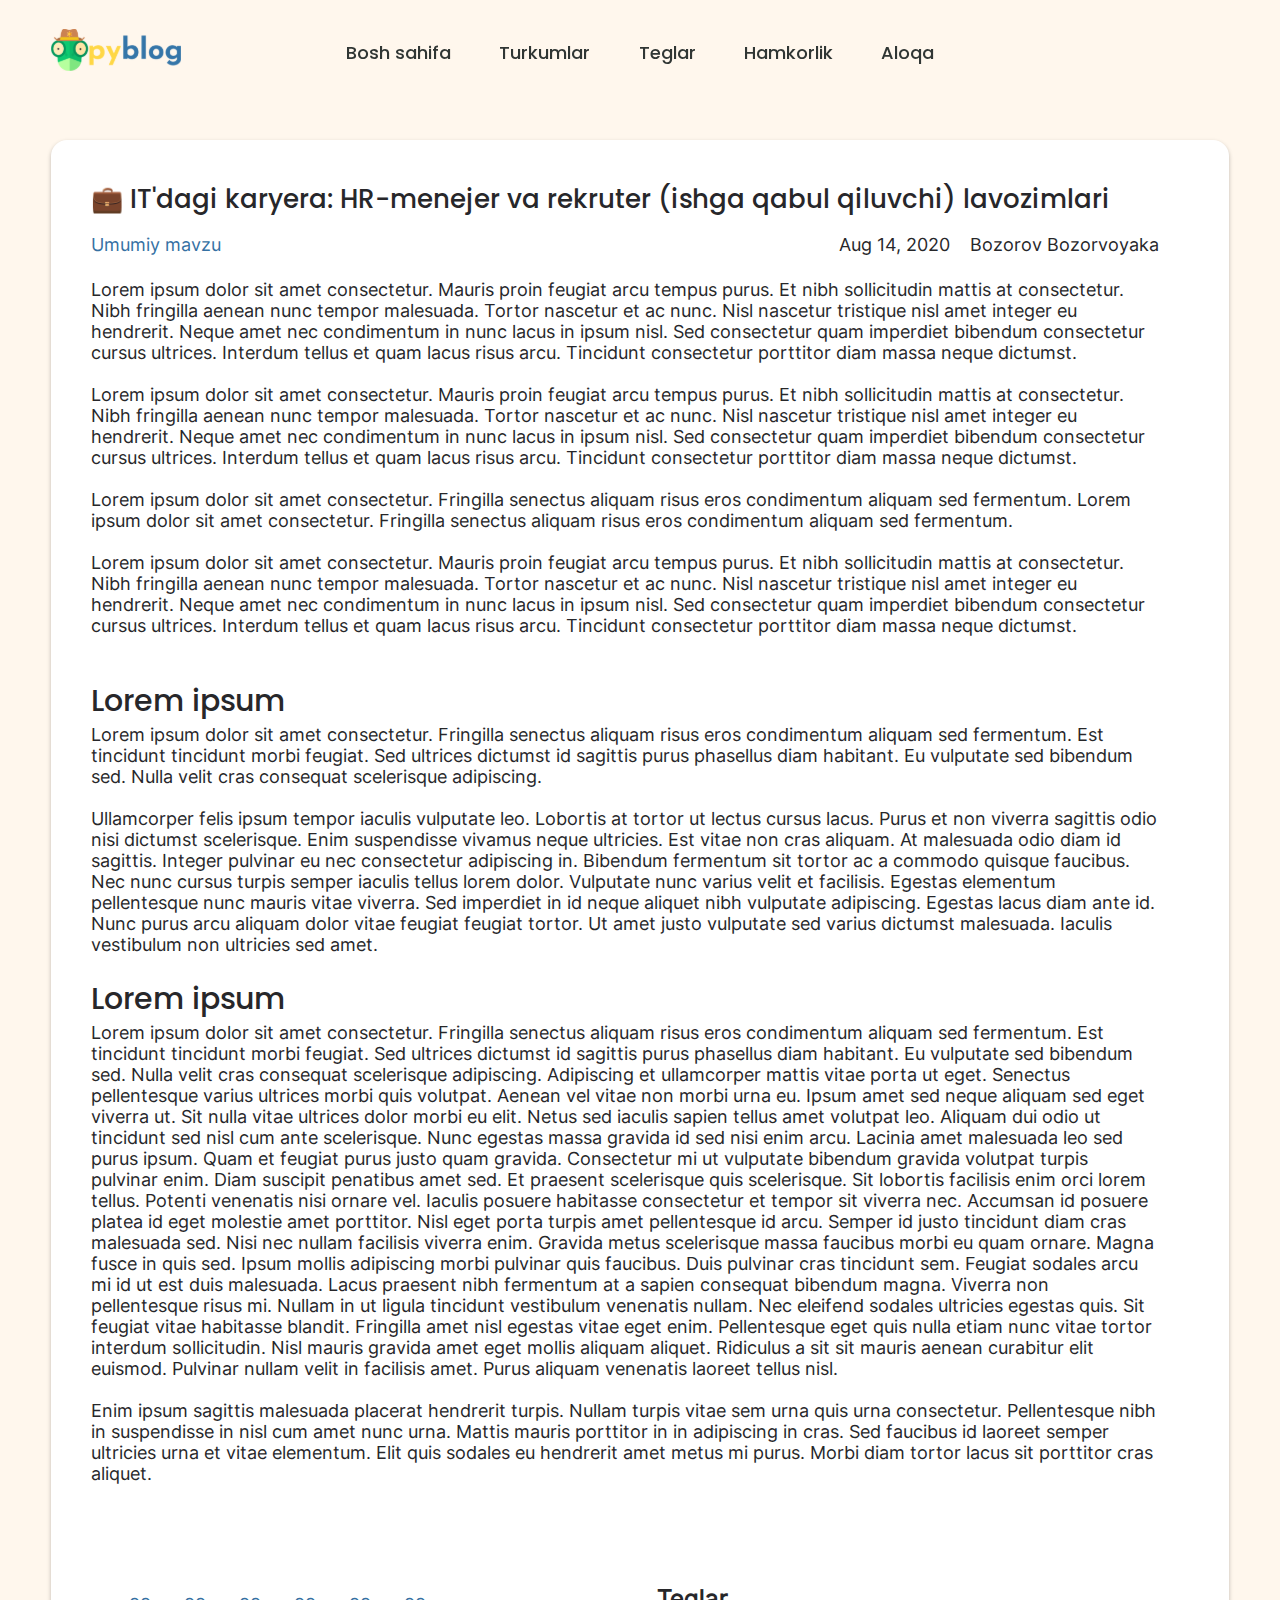
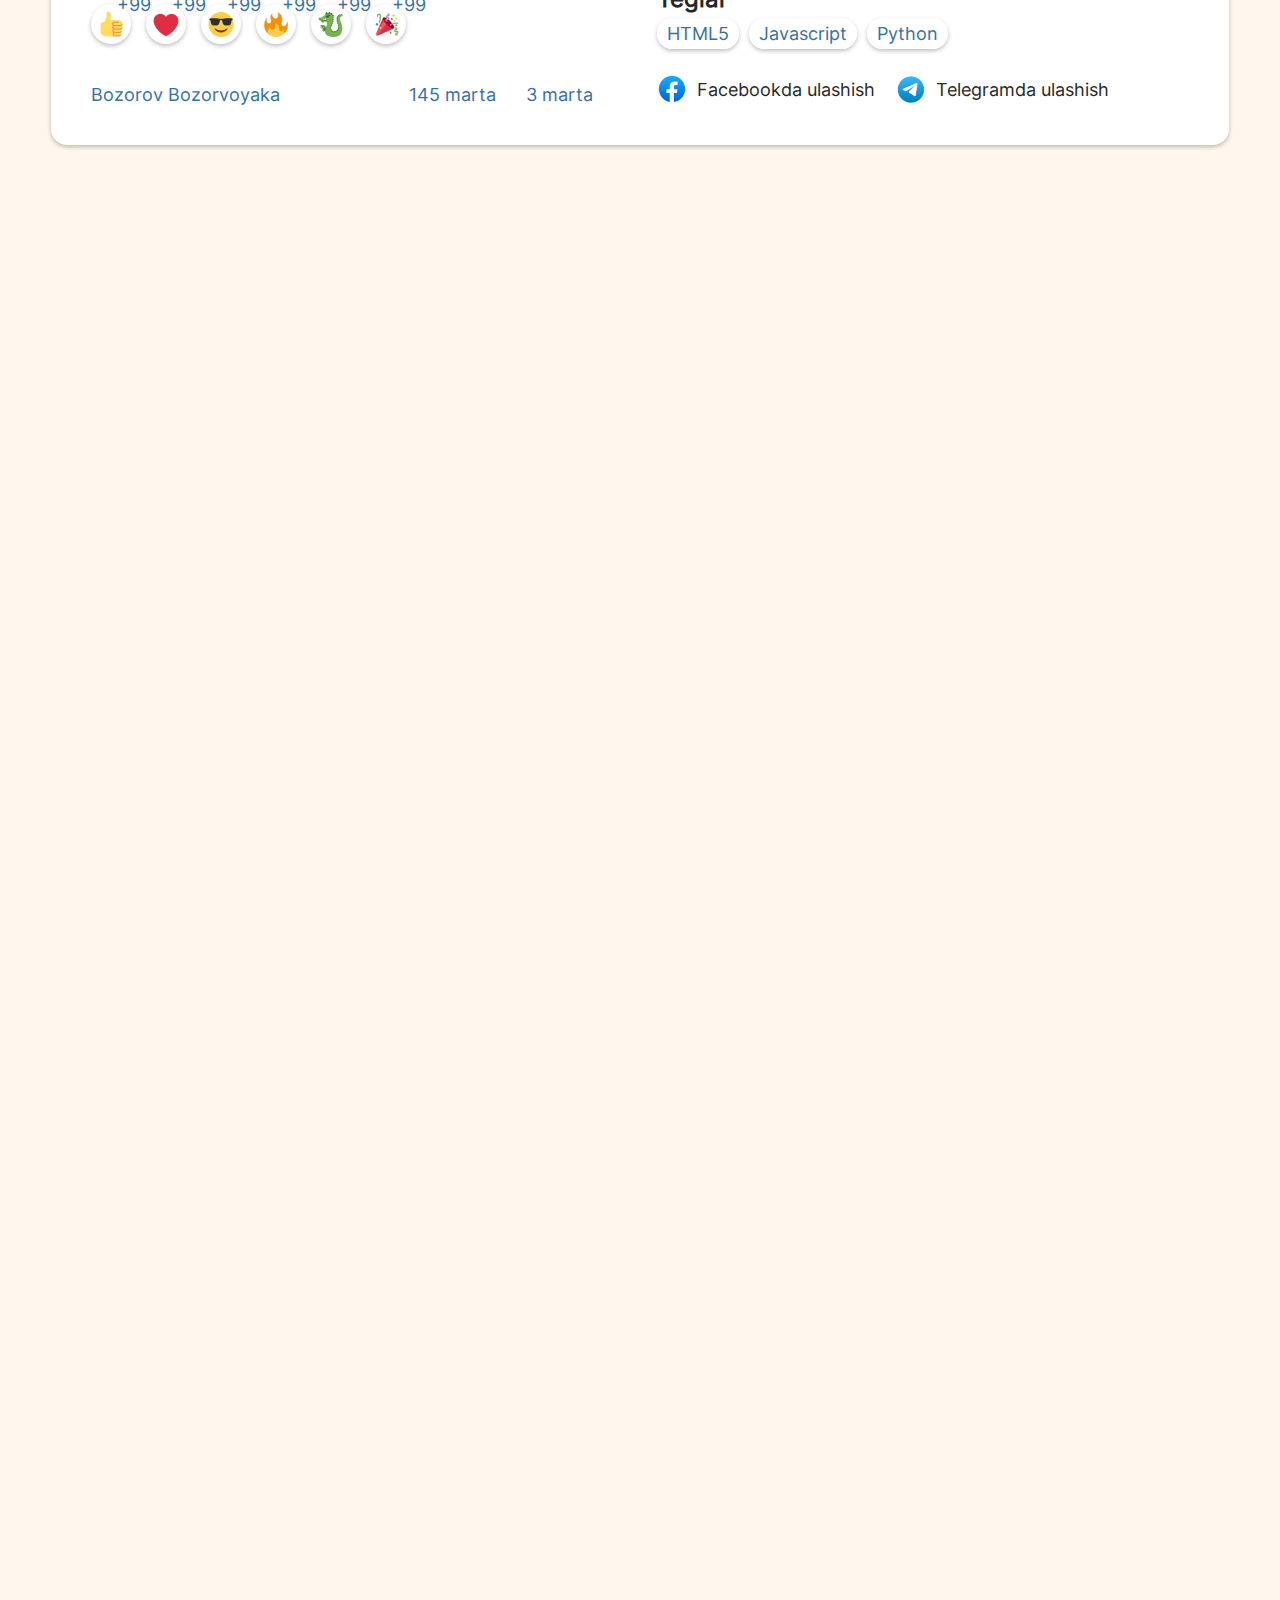
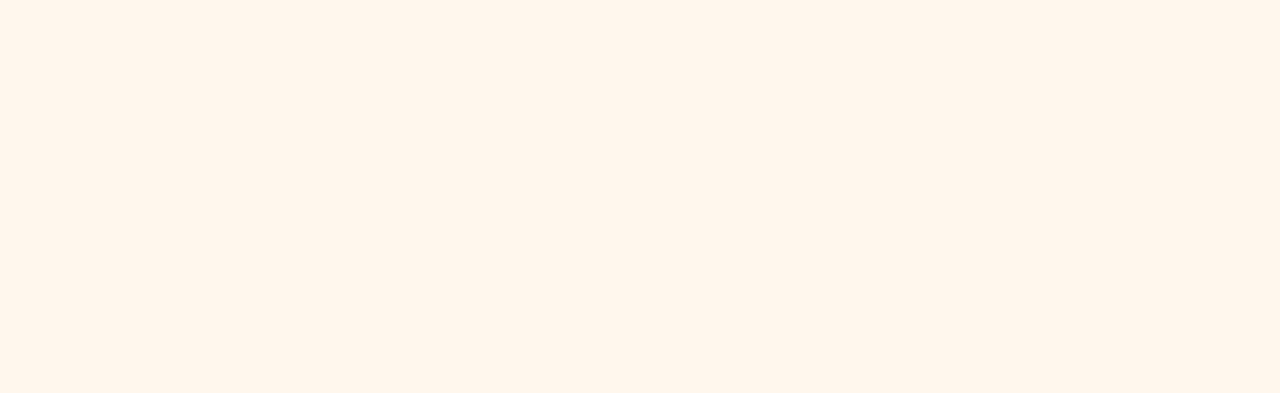
==== commit 7f9ea856: "Updating detal html, adding emoji and etc." ====
--- a/post_detail.html
+++ b/post_detail.html
@@ -259,11 +259,93 @@
                             elementum. Elit quis sodales eu hendrerit amet metus mi purus. Morbi diam tortor lacus sit
                             porttitor cras aliquet.
                         </div>
+                        <div class="detail-info_list">
+                            <li class="detail-info_item">
+                                <ul class="detail-emoji_list">
+                                    <li class="detail-emoji_item">
+                                        <img src="./assets/image/thumb-up.png" alt="">
+                                        <span>+99</span>
+                                    </li>
+                                    <li class="detail-emoji_item">
+                                        <img src="./assets/image/heart.png" alt="">
+                                        <span>+99</span>
+                                    </li>
+                                    <li class="detail-emoji_item">
+                                        <img src="./assets/image/glasses.png" alt="">
+                                        <span>+99</span>
+                                    </li>
+                                    <li class="detail-emoji_item">
+                                        <img src="./assets/image/fire.png" alt="">
+                                        <span>+99</span>
+                                    </li>
+                                    <li class="detail-emoji_item">
+                                        <img src="./assets/image/dragon.png" alt="">
+                                        <span>+99</span>
+                                    </li>
+                                    <li class="detail-emoji_item">
+                                        <img src="./assets/image/popper.png" alt="">
+                                        <span>+99</span>
+                                    </li>
+                                </ul>
+                                <div class="detail-post_info_wrapper">
+                                    <a href="#" class="detail-post_info_author">
+                                        <i class="fa-solid fa-user"></i>
+                                        Bozorov Bozorvoyaka
+                                    </a>
+                                    <span class="detail-post_info_list">
+                                        <span>
+                                            <i class="fa-solid fa-eye"></i>
+                                            145 marta
+                                        </span>
+                                        <span>
+                                            <i class="fa-solid fa-comments"></i>
+                                            3 marta
+                                        </span>
+                                    </span>
+                                </div>
+                            </li>
+                            <li class="detail-info_item">
+                                <h1 class="detail-post_tag_heading">Teglar</h1>
+                                <ul class="detail-tag_list">
+                                    <li class="detail-tag_item"><a href="#"><i class="fa-brands fa-html5"></i> HTML5</a>
+                                    </li>
+                                    <li class="detail-tag_item"><a href="#"><i class="fa-brands fa-square-js"></i>
+                                            Javascript</a></li>
+                                    <li class="detail-tag_item"><a href="#"><i class="fa-brands fa-python"></i>
+                                            Python</a></li>
+                                </ul>
+                                <ul class="detail-share_list">
+                                    <li class="detail-share_item">
+                                        <a href="#">
+                                            <img src="./assets/image/Facebook.png" alt="">
+                                            Facebookda ulashish
+                                        </a>
+                                    </li>
+                                    <li class="detail-share_item">
+                                        <a href="#">
+                                            <img src="./assets/image/telegram.png" alt="">
+                                            Telegramda ulashish
+                                        </a>
+                                    </li>
+                                </ul>
+                            </li>
+                        </div>
                     </div>
                 </div>
             </div>
         </div>
     </main>
+    <br><br><br><br><br><br><br><br>
+    <br><br><br><br><br><br><br><br>
+    <br><br><br><br><br><br><br><br>
+    <br><br><br><br><br><br><br><br>
+    <br><br><br><br><br><br><br><br>
+    <br><br><br><br><br><br><br><br>
+    <br><br><br><br><br><br><br><br>
+    <br><br><br><br><br><br><br><br>
+    <br><br><br><br><br><br><br><br>
+    <br><br><br><br><br><br><br><br>
+    <br><br><br><br><br><br><br><br>
 
     <script src="./assets/js/detail.js"></script>
 </body>
--- a/assets/css/style.css
+++ b/assets/css/style.css
@@ -1058,4 +1058,127 @@
 
 .detail-body {
     color: var(--color-dark);
+}
+
+.detail-post_info_wrapper {
+    display: flex;
+    margin-top: 40px;
+    justify-content: space-between;
+}
+
+.detail-info_list {
+    margin-top: 100px;
+    display: flex;
+    justify-content: space-between;
+    align-items: end;
+    flex-wrap: wrap;
+}
+
+.detail-emoji_item {
+    width: 40px;
+    height: 40px;
+    border-radius: 50%;
+    background: var(--color-white);
+    box-shadow: var(--local-box-shadow);
+    display: flex;
+    justify-content: center;
+    align-items: center;
+    position: relative;
+    margin-right: 15px;
+}
+
+.detail-emoji_item span {
+    position: absolute;
+    color: var(--color-blue);
+    top: -10px;
+    right: -20px;
+}
+
+.detail-emoji_list {
+    display: flex;
+    align-items: center;
+}
+
+.detail-info_item {
+    width: 47%;
+}
+
+.detail-post_info_author {
+    color: var(--color-blue);
+    font-family: 'Inter R';
+}
+
+.detail-post_info_wrapper span span:nth-child(2) {
+    margin-left: 25px;
+}
+
+.detail-post_info_wrapper span {
+    color: var(--color-blue);
+}
+
+.detail-post_tag_heading {
+    font-size: var(--size-text-large);
+    color: var(--color-dark);
+}
+
+.detail-tag_list {
+    width: 60%;
+    display: flex;
+    margin-top: 10px;
+}
+
+.detail-tag_item {
+    margin-left: 10px;
+    white-space: nowrap;
+}
+
+.detail-tag_item:nth-child(1) {
+    margin-left: 0px;
+}
+
+.detail-tag_item a {
+    padding: 5px 10px;
+    box-shadow: var(--local-box-shadow);
+    border-radius: 16px;
+    background: var(--color-white);
+    color: var(--color-blue);
+}
+
+.detail-tag_item a i {
+    color: var(--color-blue);
+}
+
+.detail-tag_item a:hover {
+    background: var(--color-blue);
+    color: var(--color-white);
+}
+
+.detail-tag_item a:hover i {
+    color: var(--color-white);
+}
+
+.detail-share_item a {
+    display: flex;
+    align-items: center;
+}
+
+.detail-share_list {
+    margin-top: 30px;
+    display: flex;
+}
+
+.detail-share_item:nth-child(2) {
+    margin-left: 20px;
+}
+
+.detail-share_list img {
+    margin-right: 10px;
+}
+
+.detail-share_item a {
+    color: var(--color-dark);
+}
+
+.detail-share_item a:hover {
+    color: var(--color-blue);
 }--- a/assets/css/responsive.css
+++ b/assets/css/responsive.css
@@ -264,6 +264,16 @@
     .main-posts_img_wrapper {
         width: 100%;
     }
+
+    .detail-info_item {
+        width: 100%;
+    }
+
+    .detail-info_item:nth-child(2) {
+        margin-top: 30px;
+    }
+
+
 }
 
 @media screen and (max-width: 800px) {
@@ -334,6 +344,7 @@
         width: 48%;
         margin-top: 10px;
     }
+
 }
 
 @media screen and (max-width: 700px) {
@@ -437,6 +448,50 @@
         --size-heading-small: 24px;
         --size-heading: 26px;
         --size-heading-big: 32px;
+    }
+
+    .detail-share_list {
+        flex-direction: column;
+    }
+
+    .detail-share_item {
+        margin: 0 !important;
+        margin-top: 10px !important;
+    }
+
+    .detail-post_info_wrapper {
+        flex-direction: column;
+        justify-content: space-between;
+        width: 100%;
+    }
+
+    .detail-post_info_list {
+        /* display: none; */
+        display: flex;
+        justify-content: space-between;
+        align-items: center;
+        margin-top: 20px;
+    }
+
+    .detail-emoji_list {
+        flex-wrap: wrap;
+    }
+
+    .detail-emoji_item {
+        min-height: 40px;
+        min-width: 40px;
+        margin-top: 20px;
+    }
+
+    .detail-tag_list {
+        flex-wrap: wrap;
+        margin: 0;
+    }
+
+    .detail-tag_item {
+        margin: 0;
+        margin-right: 10px;
+        margin-top: 20px;
     }
 }
 
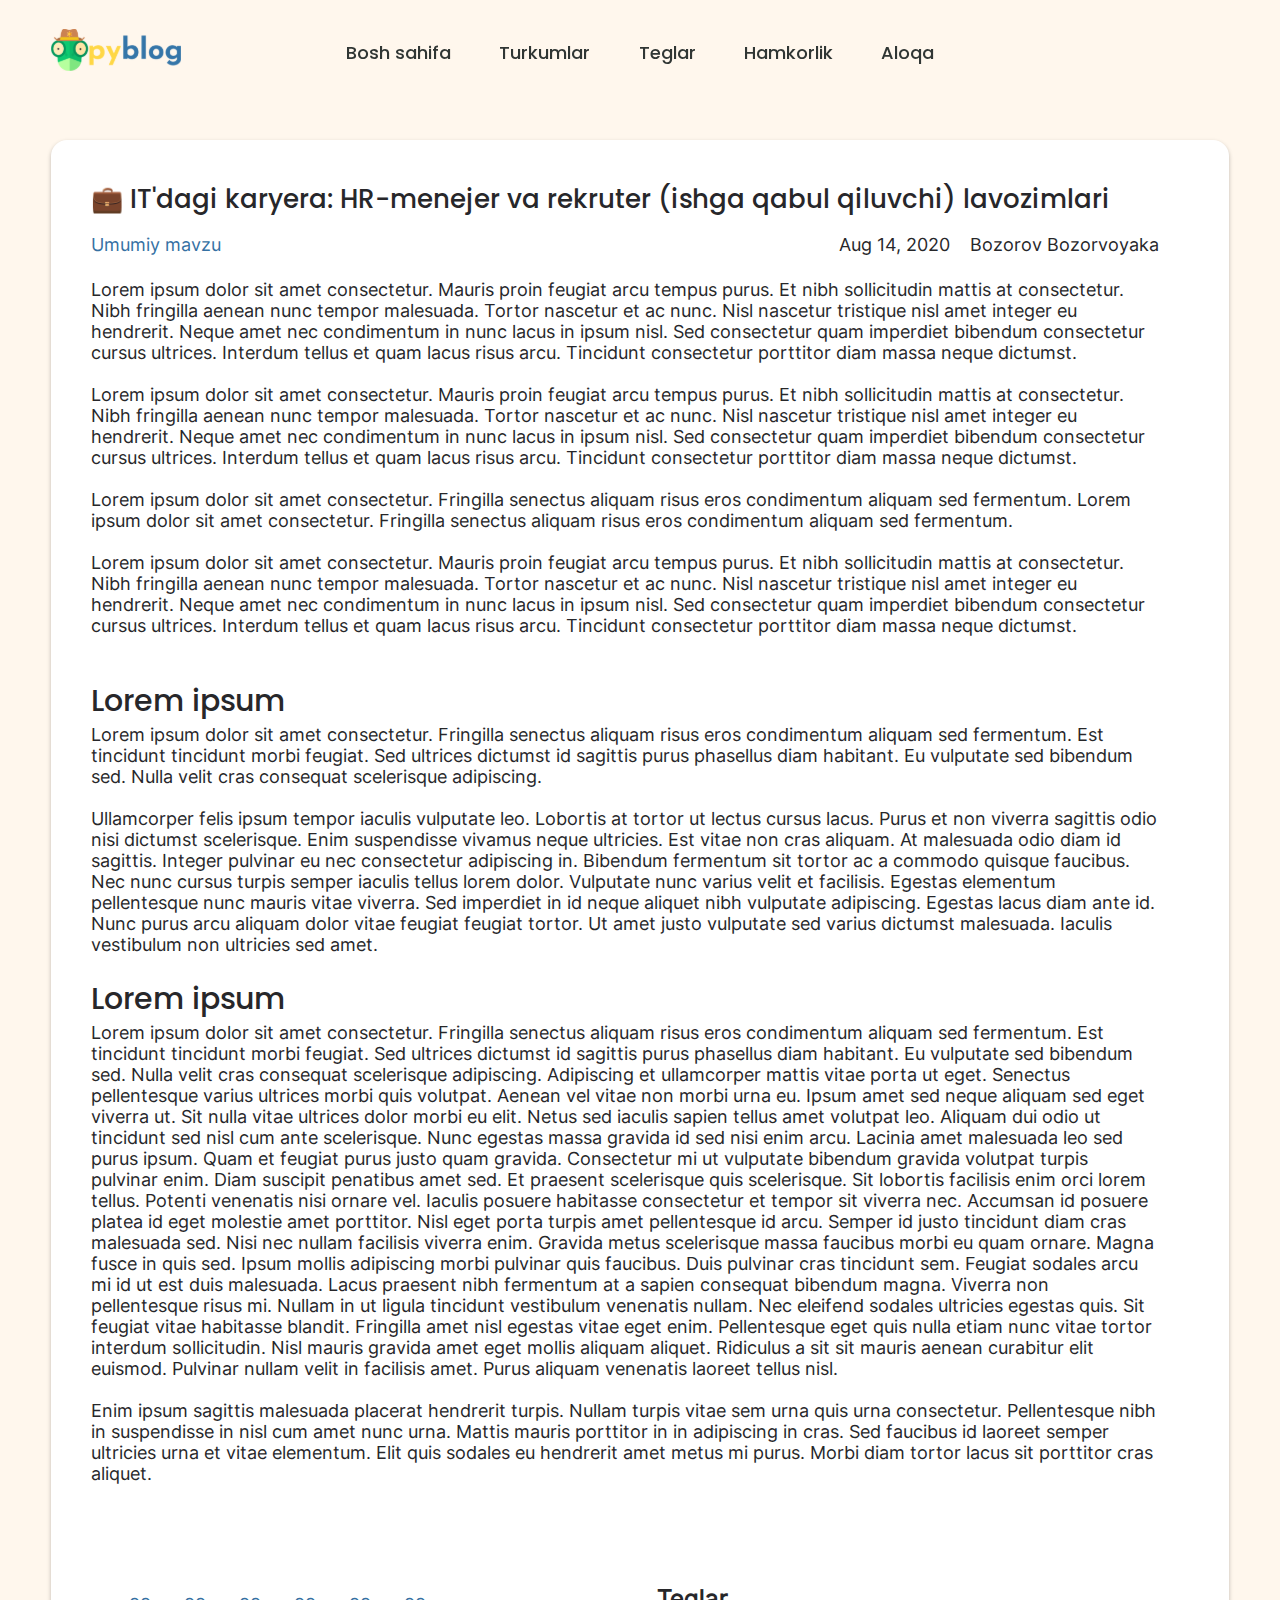
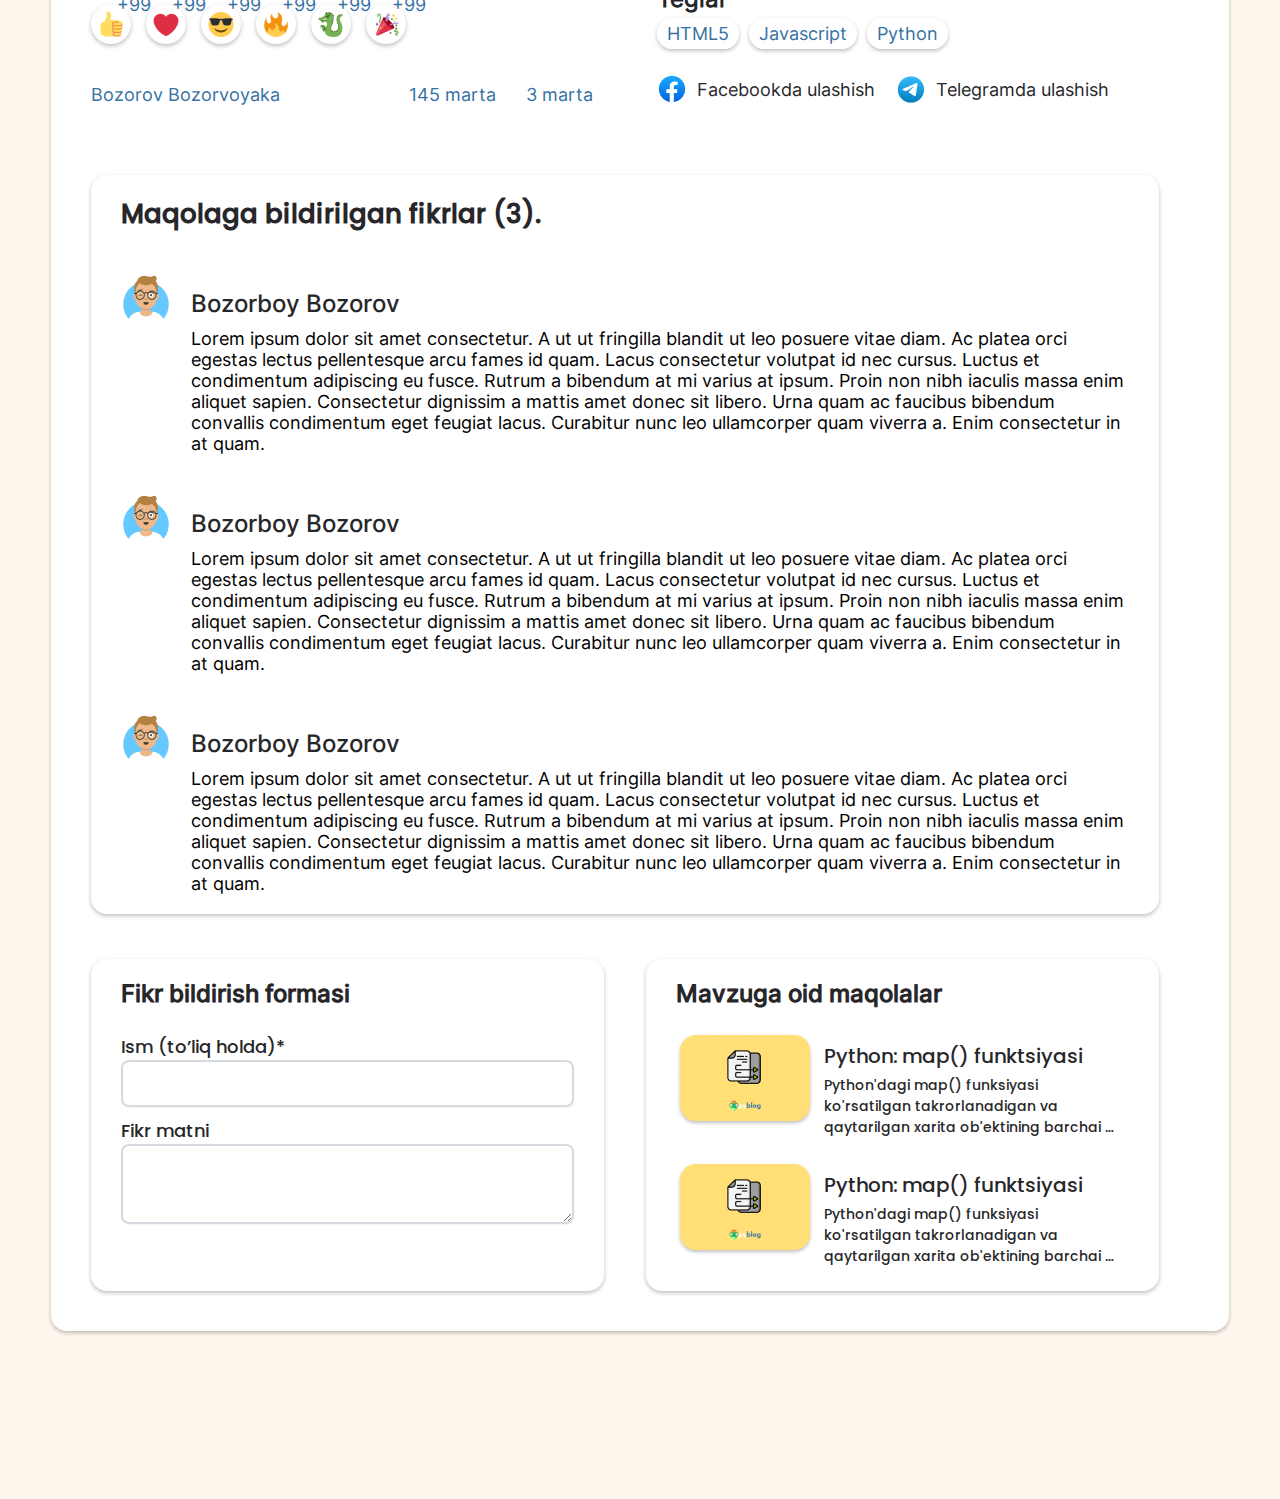
==== commit a3141b5c: "Ending detail post html with responsive" ====
--- a/post_detail.html
+++ b/post_detail.html
@@ -152,9 +152,11 @@
                         <h1 class="detail-post_title">
                             💼 IT'dagi karyera: HR-menejer va rekruter (ishga qabul qiluvchi) lavozimlari
                         </h1>
+
                         <div class="detail-save">
                             <i class="fa-regular fa-bookmark"></i>
                         </div>
+
                         <ul class="detail-top_info_list">
                             <li class="detail-top_info_item prog_lang">
                                 <i class="fa-solid fa-mug-saucer"></i>
@@ -175,6 +177,7 @@
                                 </ul>
                             </li>
                         </ul>
+
                         <div class="detail-body">
                             Lorem ipsum dolor sit amet consectetur. Mauris proin feugiat arcu tempus purus. Et nibh
                             sollicitudin mattis at consectetur. Nibh fringilla aenean nunc tempor malesuada. Tortor
@@ -259,6 +262,7 @@
                             elementum. Elit quis sodales eu hendrerit amet metus mi purus. Morbi diam tortor lacus sit
                             porttitor cras aliquet.
                         </div>
+
                         <div class="detail-info_list">
                             <li class="detail-info_item">
                                 <ul class="detail-emoji_list">
@@ -330,22 +334,147 @@
                                 </ul>
                             </li>
                         </div>
+
+                        <div class="detail-comments">
+                            <div class="detail-comments_top_info">
+                                <h1>
+                                    Maqolaga bildirilgan fikrlar (3).
+                                </h1>
+                                <i class="fa-solid fa-eye-slash"></i>
+                            </div>
+
+                            <ul class="detail-comment_list">
+                                <li class="detail-comment_item">
+                                    <img src="./assets/image/user-avatar.png" alt="">
+                                </li>
+                                <li class="detail-comment_item">
+                                    <h1 class="detail-comment_author">
+                                        <a href="#">
+                                            Bozorboy Bozorov
+                                        </a>
+                                    </h1>
+                                    <p class="detail-comment_body">
+                                        Lorem ipsum dolor sit amet consectetur. A ut ut fringilla blandit ut leo posuere
+                                        vitae diam. Ac platea orci egestas lectus pellentesque arcu fames id quam. Lacus
+                                        consectetur volutpat id nec cursus. Luctus et condimentum adipiscing eu fusce.
+                                        Rutrum a bibendum at mi varius at ipsum. Proin non nibh iaculis massa enim
+                                        aliquet sapien. Consectetur dignissim a mattis amet donec sit libero. Urna quam
+                                        ac faucibus bibendum convallis condimentum eget feugiat lacus. Curabitur nunc
+                                        leo ullamcorper quam viverra a. Enim consectetur in at quam.
+                                    </p>
+                                </li>
+                            </ul>
+
+                            <ul class="detail-comment_list">
+                                <li class="detail-comment_item">
+                                    <img src="./assets/image/user-avatar.png" alt="">
+                                </li>
+                                <li class="detail-comment_item">
+                                    <h1 class="detail-comment_author">
+                                        <a href="#">
+                                            Bozorboy Bozorov
+                                        </a>
+                                    </h1>
+                                    <p class="detail-comment_body">
+                                        Lorem ipsum dolor sit amet consectetur. A ut ut
+                                        fringilla blandit ut leo posuere
+                                        vitae diam. Ac platea orci egestas lectus
+                                        pellentesque arcu fames id quam. Lacus
+                                        consectetur volutpat id nec cursus. Luctus et
+                                        condimentum adipiscing eu fusce.
+                                        Rutrum a bibendum at mi varius at ipsum. Proin non
+                                        nibh iaculis massa enim
+                                        aliquet sapien. Consectetur dignissim a mattis amet
+                                        donec sit libero. Urna quam
+                                        ac faucibus bibendum convallis condimentum eget
+                                        feugiat lacus. Curabitur nunc
+                                        leo ullamcorper quam viverra a. Enim consectetur in
+                                        at quam.
+                                    </p>
+                                </li>
+                            </ul>
+
+                            <ul class="detail-comment_list">
+                                <li class="detail-comment_item">
+                                    <img src="./assets/image/user-avatar.png" alt="">
+                                </li>
+                                <li class="detail-comment_item">
+                                    <h1 class="detail-comment_author">
+                                        <a href="#">
+                                            Bozorboy Bozorov
+                                        </a>
+                                    </h1>
+                                    <p class="detail-comment_body">
+                                        Lorem ipsum dolor sit amet consectetur. A ut ut
+                                        fringilla blandit ut leo posuere
+                                        vitae diam. Ac platea orci egestas lectus
+                                        pellentesque arcu fames id quam. Lacus
+                                        consectetur volutpat id nec cursus. Luctus et
+                                        condimentum adipiscing eu fusce.
+                                        Rutrum a bibendum at mi varius at ipsum. Proin non
+                                        nibh iaculis massa enim
+                                        aliquet sapien. Consectetur dignissim a mattis amet
+                                        donec sit libero. Urna quam
+                                        ac faucibus bibendum convallis condimentum eget
+                                        feugiat lacus. Curabitur nunc
+                                        leo ullamcorper quam viverra a. Enim consectetur in
+                                        at quam.
+                                    </p>
+                                </li>
+                            </ul>
+                        </div>
+
+                        <div class="detail-lower_wrapper">
+                            <form action="" method="post">
+                                <h1 class="detail-form_heading">
+                                    Fikr bildirish formasi
+                                </h1>
+                                <label for="fullname">
+                                    Ism (to’liq holda)*
+                                </label>
+                                <input type="text" name="fullname" id="fullname">
+                                <label for="comment">Fikr matni</label>
+                                <textarea name="comment" id="comment"></textarea>
+                            </form>
+
+                            <div class="detail-related_posts">
+                                <h1 class="detail-related_posts_heading">
+                                    Mavzuga oid maqolalar
+                                </h1>
+
+                                <div class="detail-related_post">
+                                    <a href="#">
+                                        <img src="./assets/image/related_post_img.png" alt="">
+                                    </a>
+                                    <div class="detail-related_post_info">
+                                        <a href="#">Python: map() funktsiyasi</a>
+                                        <p>
+                                            Python'dagi map() funksiyasi ko'rsatilgan takrorlanadigan va qaytarilgan
+                                            xarita ob'ektining barchai …
+                                        </p>
+                                    </div>
+                                </div>
+                                <div class="detail-related_post">
+                                    <a href="#">
+                                        <img src="./assets/image/related_post_img.png" alt="">
+                                    </a>
+                                    <div class="detail-related_post_info">
+                                        <a href="#">Python: map() funktsiyasi</a>
+                                        <p>
+                                            Python'dagi map() funksiyasi ko'rsatilgan
+                                            takrorlanadigan va qaytarilgan
+                                            xarita ob'ektining barchai …
+                                        </p>
+                                    </div>
+                                </div>
+                            </div>
+                        </div>
                     </div>
                 </div>
             </div>
         </div>
     </main>
     <br><br><br><br><br><br><br><br>
-    <br><br><br><br><br><br><br><br>
-    <br><br><br><br><br><br><br><br>
-    <br><br><br><br><br><br><br><br>
-    <br><br><br><br><br><br><br><br>
-    <br><br><br><br><br><br><br><br>
-    <br><br><br><br><br><br><br><br>
-    <br><br><br><br><br><br><br><br>
-    <br><br><br><br><br><br><br><br>
-    <br><br><br><br><br><br><br><br>
-    <br><br><br><br><br><br><br><br>
 
     <script src="./assets/js/detail.js"></script>
 </body>
--- a/assets/css/style.css
+++ b/assets/css/style.css
@@ -1085,6 +1085,7 @@
     align-items: center;
     position: relative;
     margin-right: 15px;
+    cursor: pointer;
 }
 
 .detail-emoji_item span {
@@ -1181,4 +1182,155 @@
 
 .detail-share_item a:hover {
     color: var(--color-blue);
+}
+
+.detail-comments_top_info {
+    display: flex;
+    justify-content: space-between;
+    align-items: center;
+}
+
+.detail-comments_top_info h1 {
+    font-size: var(--size-heading-small);
+    color: var(--color-dark);
+    font-family: 'Poppins M';
+}
+
+.detail-comments_top_info i {
+    font-size: var(--size-heading-small);
+    color: var(--color-blue);
+    cursor: pointer;
+}
+
+.detail-comments {
+    margin-top: 70px;
+    padding: 20px 30px;
+    box-shadow: var(--local-box-shadow);
+    border-radius: 16px;
+    background: var(--color-white);
+}
+
+.detail-comment_list {
+    display: flex;
+    align-items: start;
+    margin-top: 40px;
+}
+
+.detail-comment_item:nth-child(2) {
+    margin-left: 20px;
+    margin-top: 15px;
+}
+
+.detail-comment_author {
+    margin-bottom: 10px;
+}
+
+.detail-comment_author a {
+    font-family: 'Inter M';
+    font-weight: normal;
+    color: var(--color-dark);
+    font-size: var(--size-text-large);
+}
+
+.detail-comment_author a:hover {
+    color: var(--color-blue);
+}
+
+.detail-lower_wrapper {
+    margin-top: 45px;
+    display: flex;
+    justify-content: space-between;
+    flex-wrap: wrap;
+}
+
+.detail-lower_wrapper form,
+.detail-related_posts {
+    padding: 20px 30px;
+    box-shadow: var(--local-box-shadow);
+    background: var(--color-white);
+    border-radius: 16px;
+    width: 48%;
+}
+
+.detail-lower_wrapper form h1,
+.detail-related_posts h1 {
+    font-family: 'Inter M';
+    color: var(--color-dark);
+    font-weight: 600;
+    font-size: var(--size-text-large);
+    margin-bottom: 25px;
+}
+
+.detail-lower_wrapper form input {
+    width: 100%;
+    border-radius: 8px;
+    border: 2px solid #D5DAE1;
+    font-size: var(--size-text-average);
+    padding: 11px 14px;
+    outline: none;
+    box-shadow: 0px 1px 2px rgba(0, 0, 0, 0.05);
+    margin-bottom: 10px;
+}
+
+.detail-lower_wrapper form textarea {
+    max-width: 100%;
+    min-width: 100%;
+    max-height: 150px;
+    min-height: 80px;
+    border-radius: 8px;
+    border: 2px solid #D5DAE1;
+    font-size: var(--size-text-average);
+    padding: 11px 14px;
+    outline: none;
+    box-shadow: 0px 1px 2px rgba(0, 0, 0, 0.05);
+    margin-bottom: 10px;
+    resize: vertical;
+    transition: border ease 0.5s;
+}
+
+.detail-lower_wrapper form label {
+    color: var(--color-dark);
+    font-family: 'Poppins M';
+    margin-bottom: 6px;
+}
+
+.detail-lower_wrapper form input:focus,
+.detail-lower_wrapper form textarea:focus {
+    border: 2px solid var(--color-blue);
+    box-shadow: var(--local-box-shadow);
+}
+
+.detail-related_post {
+    display: flex;
+    justify-content: space-between;
+    margin-top: 20px;
+}
+
+.detail-related_post:nth-child(1) {
+    margin-top: 0px;
+}
+
+.detail-related_post img {
+    margin-right: 10px;
+}
+
+.detail-related_post_info a {
+    margin-top: 8px;
+    margin-bottom: 4px;
+    font-size: var(--size-text-big);
+    color: var(--color-dark);
+    font-family: 'Poppins M';
+    display: block;
+}
+
+.detail-related_post_info a:hover {
+    color: var(--color-blue);
+}
+
+.detail-related_post_info p {
+    margin-bottom: 4px;
+    font-size: var(--size-text-small);
+    color: var(--color-dark);
+    font-family: 'Poppins M';
+    display: block;
 }--- a/assets/css/responsive.css
+++ b/assets/css/responsive.css
@@ -273,7 +273,19 @@
         margin-top: 30px;
     }
 
-
+    .detail-lower_wrapper {
+        margin-top: 0;
+    }
+
+    .detail-lower_wrapper form,
+    .detail-related_posts {
+        width: 100%;
+        margin-top: 4%;
+    }
+
+    .detail-post_wrapper {
+        padding: 40px;
+    }
 }
 
 @media screen and (max-width: 800px) {
@@ -345,6 +357,22 @@
         margin-top: 10px;
     }
 
+    .detail-top_info_list {
+        flex-direction: column;
+        justify-content: start;
+        align-items: start;
+    }
+
+    .detail-top_info_list li {
+        width: 100%;
+    }
+
+    .detail-top_info_wrapper {
+        margin-top: 10px;
+        display: flex;
+        justify-content: space-between;
+        align-items: center;
+    }
 }
 
 @media screen and (max-width: 700px) {
@@ -516,6 +544,18 @@
 
     .footer_links_item {
         width: 100%;
+    }
+
+    .detail-related_post {
+        flex-wrap: wrap;
+    }
+
+    .detail-comment_list {
+        flex-direction: column;
+    }
+
+    .detail-comment_item:nth-child(2) {
+        margin-left: 0;
     }
 }
 
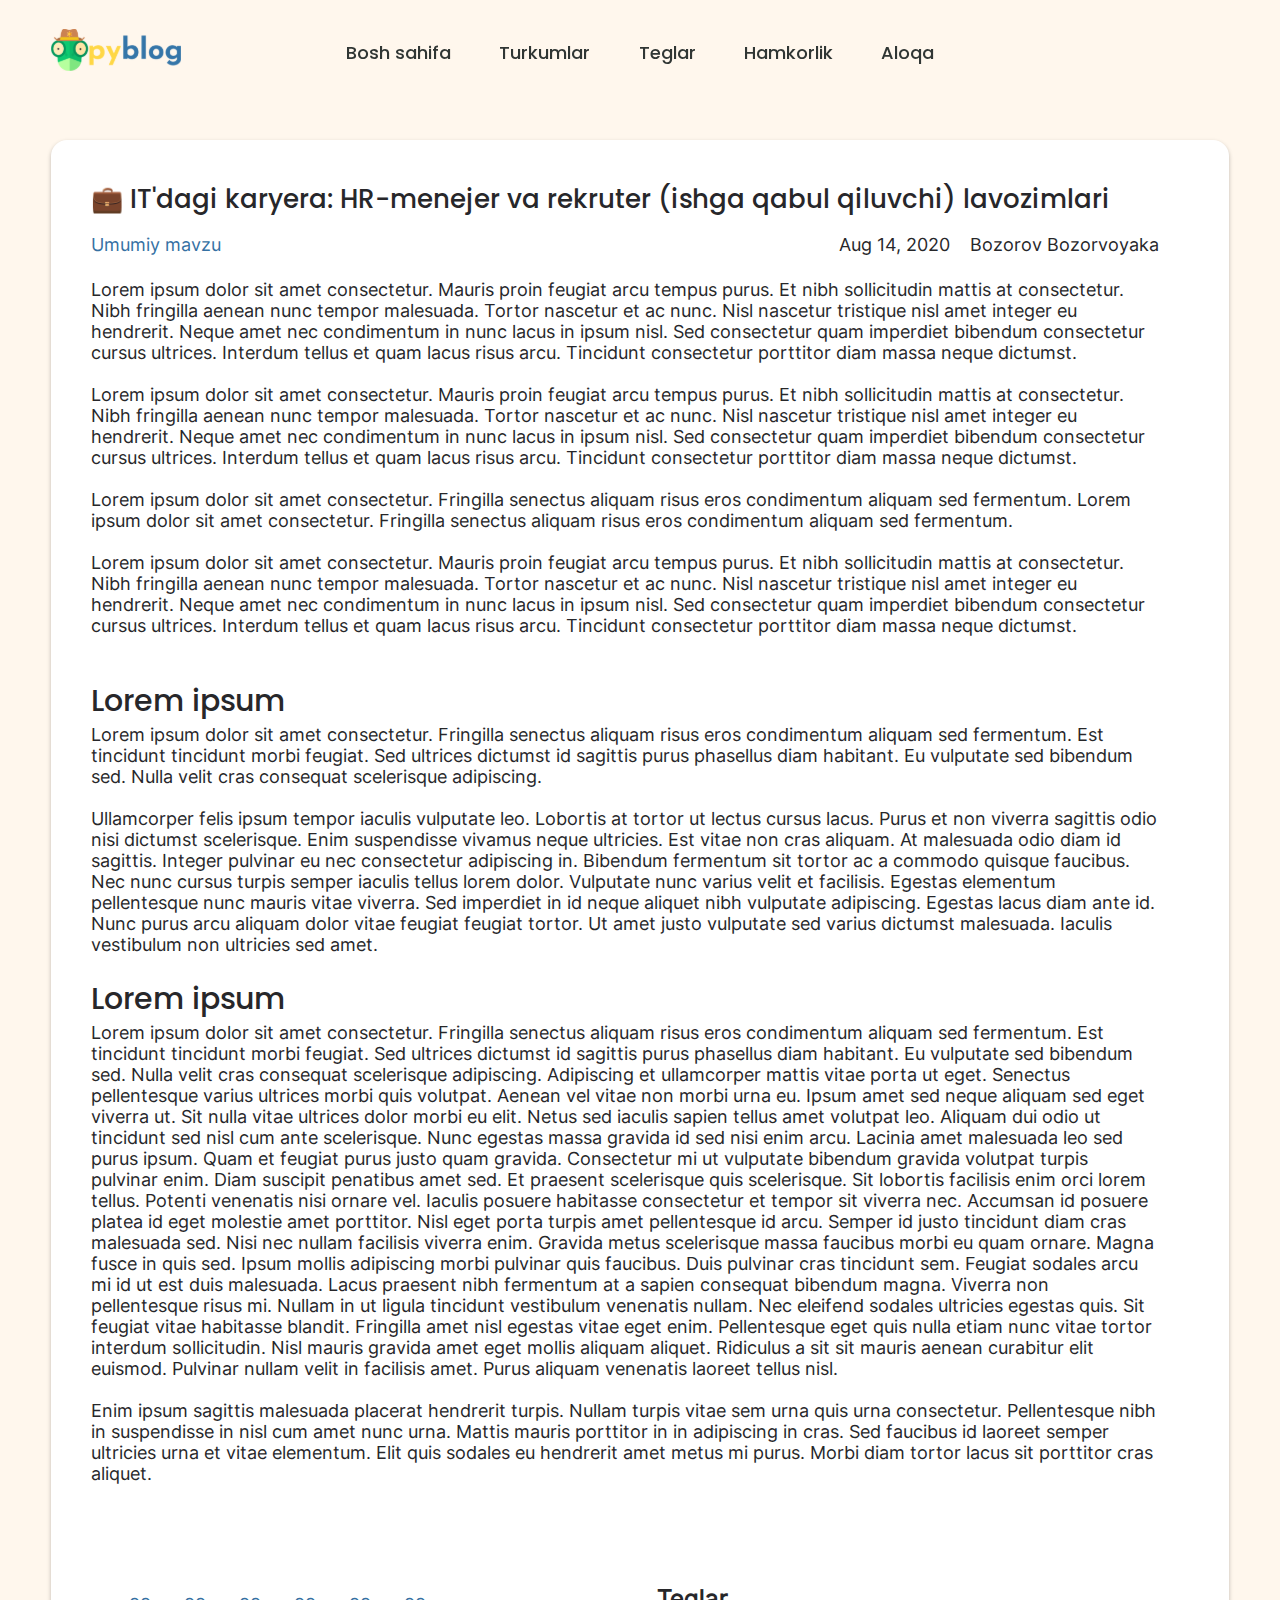
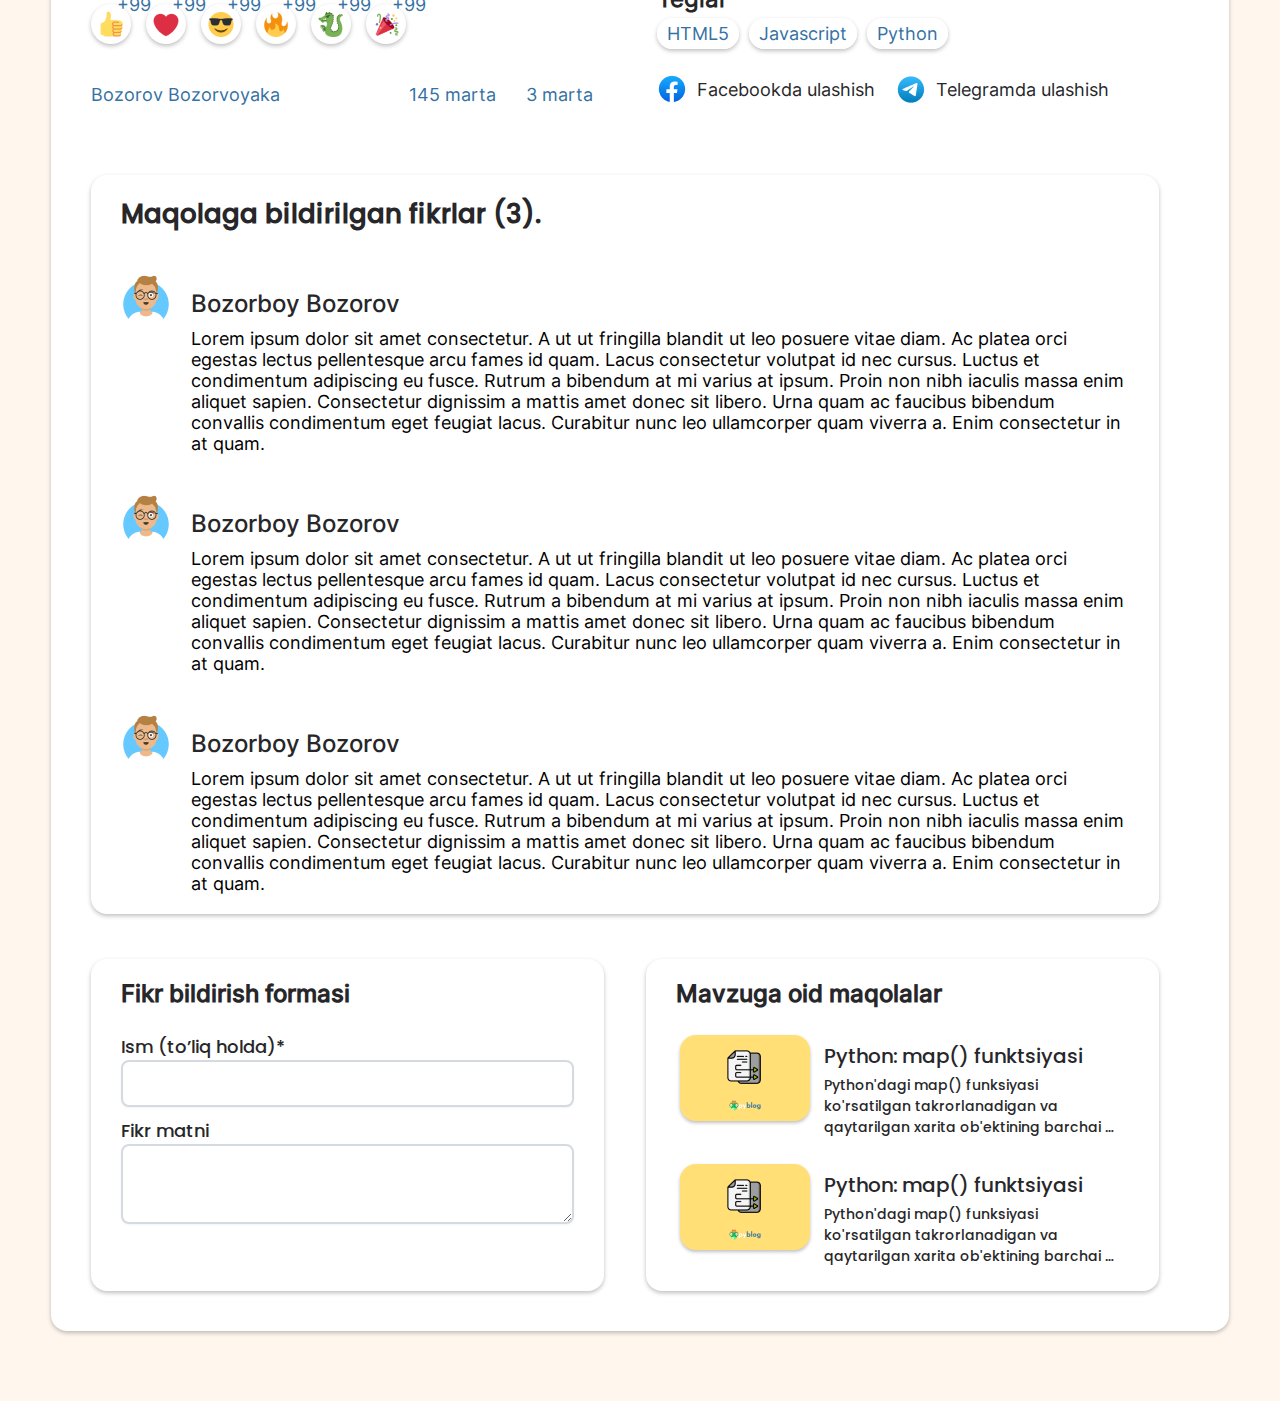
==== commit 9f1b7540: "fixing bugs of detail page" ====
--- a/post_detail.html
+++ b/post_detail.html
@@ -144,7 +144,7 @@
             </div>
         </div>
     </header>
-    <main>
+    <main class="detail-post">
         <div class="detail-hero">
             <div class="section-wrapp">
                 <div class="container">
@@ -474,8 +474,6 @@
             </div>
         </div>
     </main>
-    <br><br><br><br><br><br><br><br>
-
     <script src="./assets/js/detail.js"></script>
 </body>
 
--- a/assets/css/style.css
+++ b/assets/css/style.css
@@ -1283,7 +1283,6 @@
     padding: 11px 14px;
     outline: none;
     box-shadow: 0px 1px 2px rgba(0, 0, 0, 0.05);
-    margin-bottom: 10px;
     resize: vertical;
     transition: border ease 0.5s;
 }
@@ -1333,4 +1332,8 @@
     color: var(--color-dark);
     font-family: 'Poppins M';
     display: block;
+}
+
+.detail-post {
+    padding-bottom: 70px;
 }--- a/assets/css/responsive.css
+++ b/assets/css/responsive.css
@@ -557,6 +557,21 @@
     .detail-comment_item:nth-child(2) {
         margin-left: 0;
     }
+
+    .header_settings_list {
+        padding: 20px 0 !important;
+    }
+
+    .detail-hero {
+        margin-top: 100px;
+    }
+
+    .detail-post_wrapper,
+    .detail-related_posts,
+    .detail-comments,
+    .detail-lower_wrapper form {
+        padding: 20px;
+    }
 }
 
 @media screen and (max-width: 400px) {
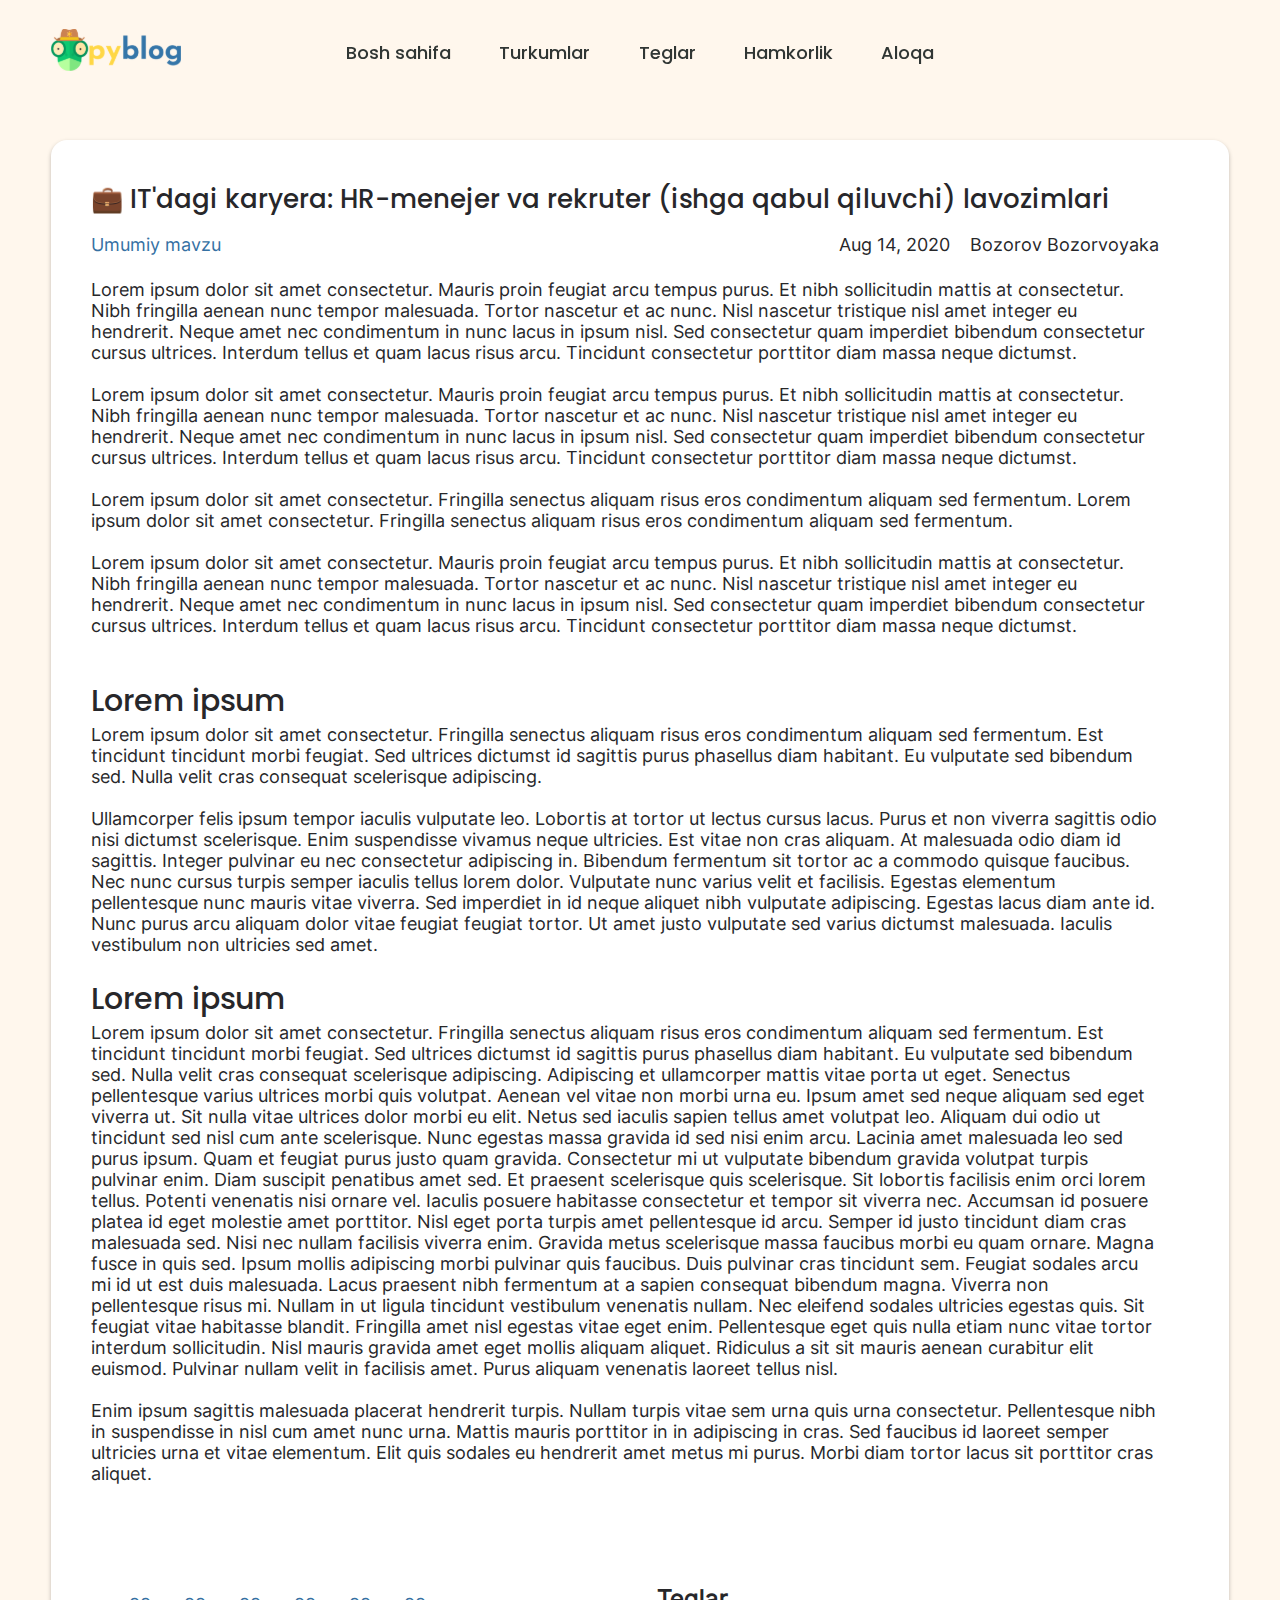
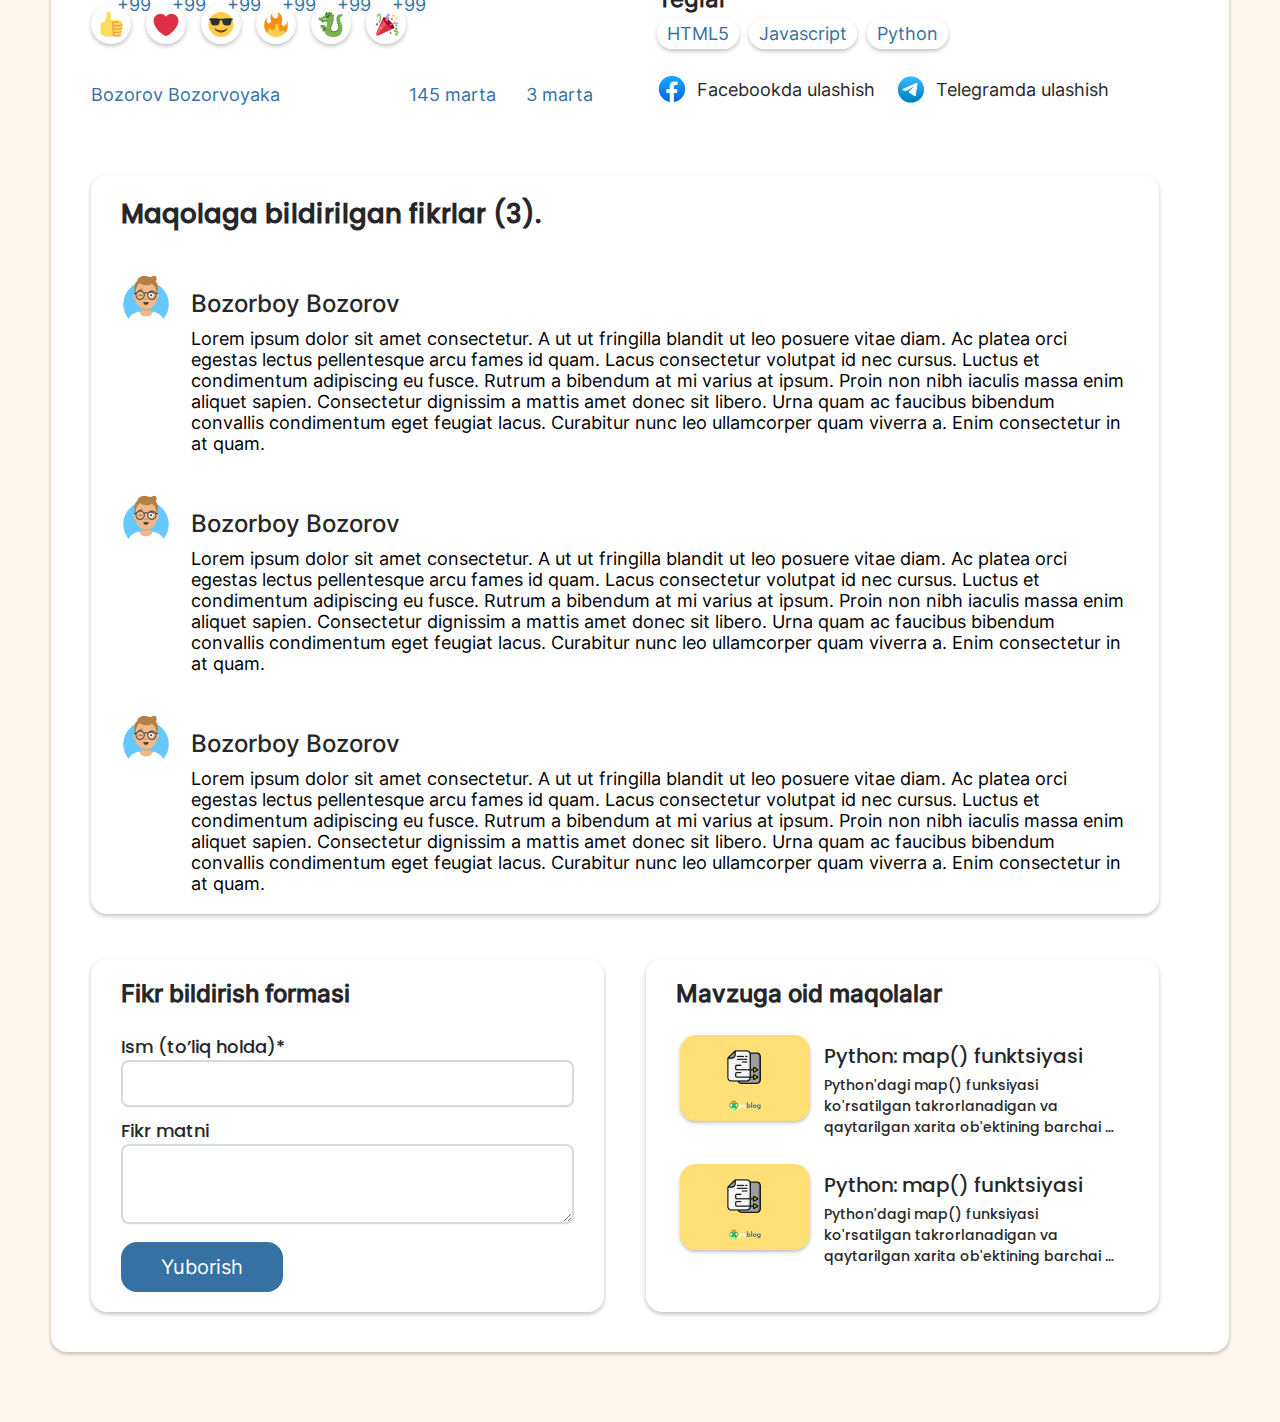
==== commit 8955b86c: "Updating" ====
--- a/post_detail.html
+++ b/post_detail.html
@@ -32,14 +32,14 @@
             <div class="container">
                 <ul class="header_nav_list">
                     <li class="header_nav_item">
-                        <a href="#" class="logo">
+                        <a href="./index.html" class="logo">
                             <img src="./assets/image/logo.svg" alt="">
                         </a>
                     </li>
                     <li class="header_nav_item">
                         <ul class="header_navigate_links">
                             <li class="header_link">
-                                <a href="#">Bosh sahifa </a>
+                                <a href="./index.html">Bosh sahifa </a>
                             </li>
                             <li class="header_link header_dropdown_category">
                                 <p>
@@ -435,6 +435,7 @@
                                 <input type="text" name="fullname" id="fullname">
                                 <label for="comment">Fikr matni</label>
                                 <textarea name="comment" id="comment"></textarea>
+                                <button>Yuborish</button>
                             </form>
 
                             <div class="detail-related_posts">
--- a/assets/css/style.css
+++ b/assets/css/style.css
@@ -1336,4 +1336,21 @@
 
 .detail-post {
     padding-bottom: 70px;
+}
+
+.detail-lower_wrapper button {
+    padding: 13px 40px;
+    font-size: var(--size-text-big);
+    color: var(--color-white);
+    background: var(--color-blue);
+    border: none;
+    border-radius: 16px;
+    margin-top: 14px;
+    cursor: pointer;
+}
+
+.detail-lower_wrapper button:hover {
+    background: var(--color-yellow);
+    color: var(--color-dark);
+    transform: scale(0.9);
 }